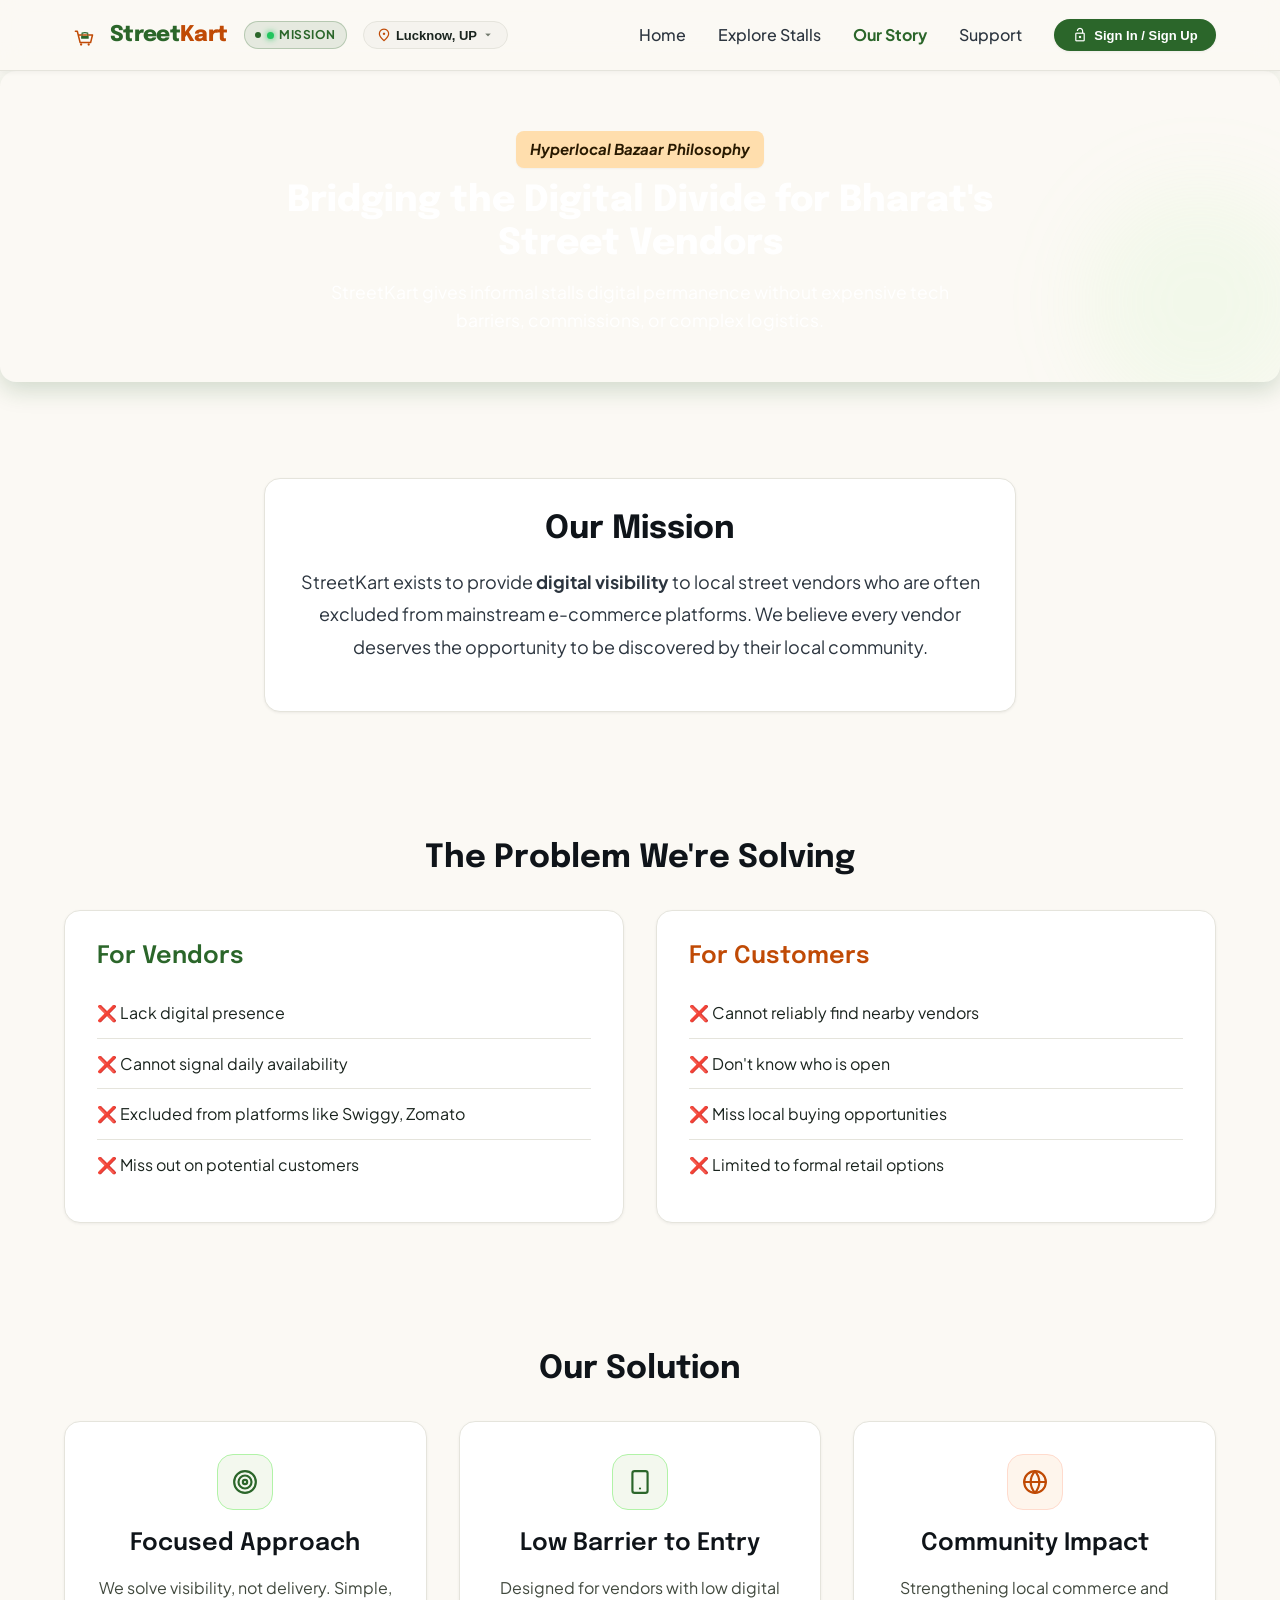
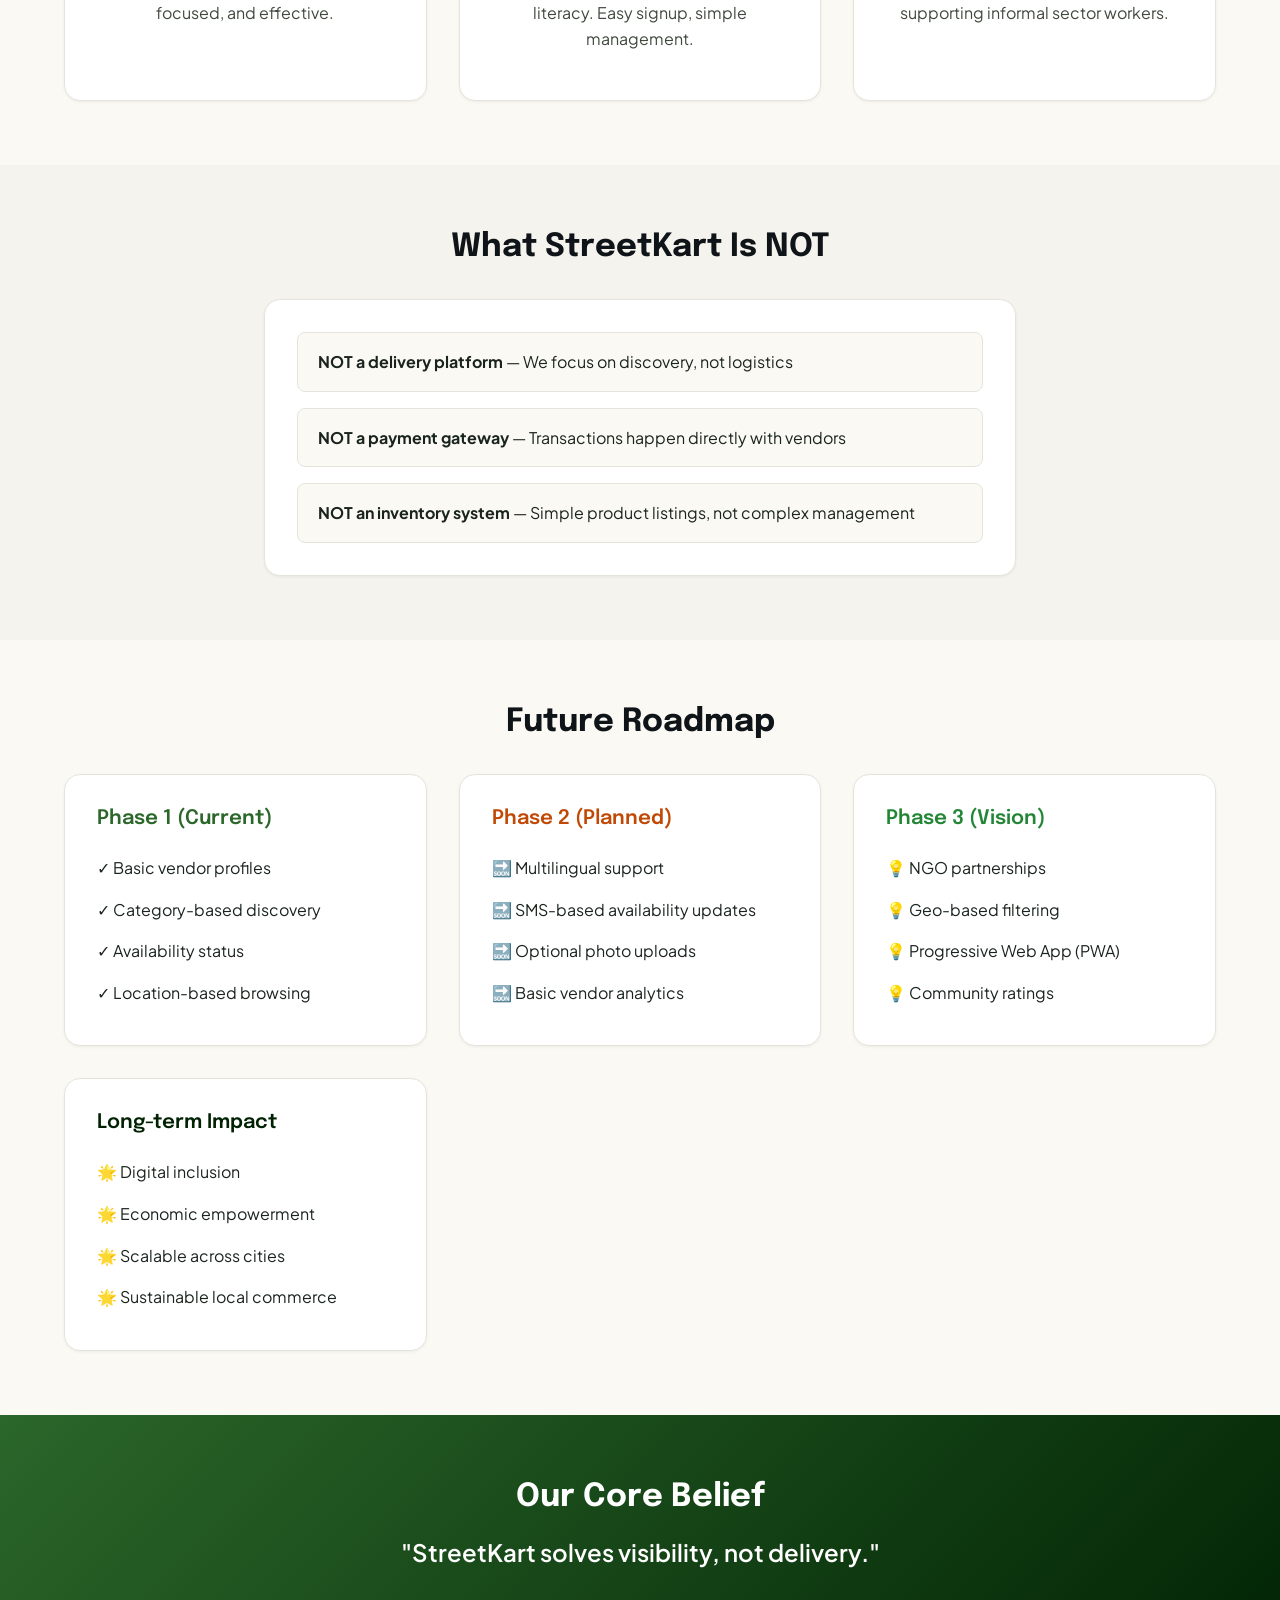
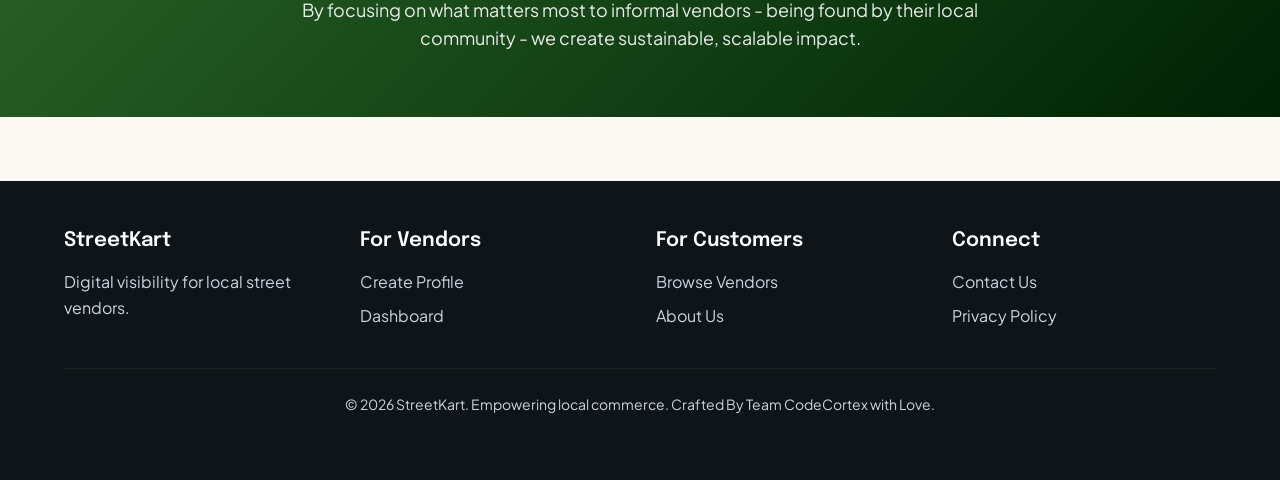
==== about.html @ 71d493e8 "Basic Design and Browser History" ====
<!DOCTYPE html>
<html lang="en">

<head>
    <meta charset="UTF-8">
    <meta name="viewport" content="width=device-width, initial-scale=1.0">
    <meta name="description"
        content="Learn about StreetKart's mission to empower local street vendors through digital visibility.">
    <title>About Us — StreetKart | Hyperlocal Vendor Discovery</title>
    <link rel="preconnect" href="https://fonts.googleapis.com">
    <link rel="preconnect" href="https://fonts.gstatic.com" crossorigin>
    <link href="https://fonts.googleapis.com/css2?family=Epilogue:ital,wght@0,600;0,700;0,800;0,900;1,700&family=Plus+Jakarta+Sans:wght@400;500;600;700&display=swap" rel="stylesheet">
    <link rel="stylesheet" href="styles/index.css">
</head>

<body>
    <!-- Top Navigation Bar (Stitch Design) -->
    <header class="navbar navbar-stitch">
        <div class="navbar-container">
            <div style="display: flex; align-items: center; gap: 1rem;">
                <a href="index.html" class="navbar-logo">
                    <svg width="38" height="38" viewBox="0 0 200 200" xmlns="http://www.w3.org/2000/svg">
                        <path d="M 60 80 L 70 80 L 85 140 L 140 140 L 150 100 L 75 100" stroke="#C04A05" stroke-width="8"
                            fill="none" stroke-linecap="round" stroke-linejoin="round" />
                        <circle cx="90" cy="150" r="6" fill="#C04A05" />
                        <circle cx="130" cy="150" r="6" fill="#C04A05" />
                        <path d="M 95 90 Q 110 85 125 90" stroke="#2B662A" stroke-width="6" fill="none"
                            stroke-linecap="round" />
                        <line x1="95" y1="90" x2="95" y2="105" stroke="#2B662A" stroke-width="4" />
                        <line x1="125" y1="90" x2="125" y2="105" stroke="#2B662A" stroke-width="4" />
                        <rect x="90" y="105" width="40" height="15" fill="#2B662A" rx="2" />
                    </svg>
                    <span style="font-family: 'Epilogue', sans-serif; font-weight: 800; font-size: 1.35rem; letter-spacing: -0.03em;">
                        <span style="color: var(--color-brand-green);">Street</span><span style="color: var(--color-brand-orange);">Kart</span>
                    </span>
                </a>
                <span class="brand-live-pill" style="display: inline-flex; align-items: center; gap: 0.35rem; padding: 0.2rem 0.65rem; border-radius: 9999px; background: rgba(43, 102, 42, 0.1); color: var(--color-brand-green); font-size: 0.75rem; font-weight: 700; border: 1px solid rgba(43, 102, 42, 0.25);">
                    <span style="width: 7px; height: 7px; border-radius: 50%; background: #22c55e; box-shadow: 0 0 6px #22c55e;"></span>
                    MISSION
                </span>
                <button class="location-context-btn" title="Click to change Lucknow discovery zone">
                    <span class="material-symbols-outlined" style="color: var(--color-secondary); font-size: 16px;">location_on</span>
                    <span>Lucknow, UP</span>
                    <span class="material-symbols-outlined" style="font-size: 14px; color: var(--color-outline);">arrow_drop_down</span>
                </button>
            </div>

            <button class="navbar-toggle" aria-label="Toggle menu">☰</button>

            <ul class="navbar-menu">
                <li><a href="index.html">Home</a></li>
                <li><a href="browse.html">Explore Stalls</a></li>
                <li><a href="about.html" style="color: var(--color-brand-green); font-weight: 700;">Our Story</a></li>
                <li><a href="contact.html">Support</a></li>
                <li><a href="vendor-dashboard.html" style="color: var(--color-brand-orange); font-weight: 600;">My Stall</a></li>
                <li>
                    <a href="vendor-signup.html" class="btn btn-primary" style="padding: 0.45rem 1rem; font-size: 0.85rem; border-radius: 9999px; display: inline-flex; align-items: center; gap: 0.4rem;">
                        <span>Dukaan Jodein</span>
                        <span>→</span>
                    </a>
                </li>
            </ul>
        </div>
    </header>

    <!-- Hero Section -->
    <section class="hero-stitch" style="text-align: center; padding: 3rem 1.5rem; background: var(--color-surface); border-bottom: 1px solid var(--color-border);">
        <div class="container container-narrow">
            <span class="motto-badge" style="margin-bottom: 0.75rem;">Hyperlocal Bazaar Philosophy</span>
            <h1 style="font-family: 'Epilogue', serif; font-size: 2.25rem; font-weight: 800; color: var(--color-text); margin-bottom: 0.75rem;">
                Bridging the Digital Divide for Bharat's Street Vendors
            </h1>
            <p style="font-size: 1.1rem; color: var(--color-text-muted); max-width: 650px; margin: 0 auto; line-height: 1.6;">
                StreetKart gives informal stalls digital permanence without expensive tech barriers, commissions, or complex logistics.
            </p>
        </div>
    </section>

    <!-- Mission Section -->
    <section class="section">
        <div class="container container-narrow">
            <div class="card">
                <h2 class="text-center">Our Mission</h2>
                <p style="font-size: 1.125rem; text-align: center; color: var(--color-gray-700); line-height: 1.8;">
                    StreetKart exists to provide <strong>digital visibility</strong> to local street vendors who are
                    often excluded from mainstream e-commerce platforms. We believe every vendor deserves the
                    opportunity to be discovered by their local community.
                </p>
            </div>
        </div>
    </section>

    <!-- Problem Statement -->
    <section class="section">
        <div class="container">
            <h2 class="text-center mb-xl stagger-item">The Problem We're Solving</h2>
            <div class="grid grid-2">
                <div class="card stagger-item">
                    <h3 style="color: var(--color-primary-600);">For Vendors</h3>
                    <ul style="list-style: none; padding: 0;">
                        <li style="padding: 0.75rem 0; border-bottom: 1px solid var(--color-gray-200);">
                            ❌ Lack digital presence
                        </li>
                        <li style="padding: 0.75rem 0; border-bottom: 1px solid var(--color-gray-200);">
                            ❌ Cannot signal daily availability
                        </li>
                        <li style="padding: 0.75rem 0; border-bottom: 1px solid var(--color-gray-200);">
                            ❌ Excluded from platforms like Swiggy, Zomato
                        </li>
                        <li style="padding: 0.75rem 0;">
                            ❌ Miss out on potential customers
                        </li>
                    </ul>
                </div>

                <div class="card stagger-item">
                    <h3 style="color: var(--color-accent-600);">For Customers</h3>
                    <ul style="list-style: none; padding: 0;">
                        <li style="padding: 0.75rem 0; border-bottom: 1px solid var(--color-gray-200);">
                            ❌ Cannot reliably find nearby vendors
                        </li>
                        <li style="padding: 0.75rem 0; border-bottom: 1px solid var(--color-gray-200);">
                            ❌ Don't know who is open
                        </li>
                        <li style="padding: 0.75rem 0; border-bottom: 1px solid var(--color-gray-200);">
                            ❌ Miss local buying opportunities
                        </li>
                        <li style="padding: 0.75rem 0;">
                            ❌ Limited to formal retail options
                        </li>
                    </ul>
                </div>
            </div>
        </div>
    </section>

    <!-- Our Solution -->
    <section class="section">
        <div class="container">
            <h2 class="text-center mb-xl stagger-item">Our Solution</h2>
            <div class="grid grid-3">
                <div class="card text-center stagger-item">
                    <div class="feature-icon">
                        <svg width="26" height="26" viewBox="0 0 24 24" fill="none" stroke="currentColor" stroke-width="2" stroke-linecap="round" stroke-linejoin="round">
                            <circle cx="12" cy="12" r="10"/>
                            <circle cx="12" cy="12" r="6"/>
                            <circle cx="12" cy="12" r="2"/>
                        </svg>
                    </div>
                    <h3>Focused Approach</h3>
                    <p>We solve visibility, not delivery. Simple, focused, and effective.</p>
                </div>

                <div class="card text-center stagger-item">
                    <div class="feature-icon">
                        <svg width="26" height="26" viewBox="0 0 24 24" fill="none" stroke="currentColor" stroke-width="2" stroke-linecap="round" stroke-linejoin="round">
                            <rect x="5" y="2" width="14" height="20" rx="2" ry="2"/>
                            <line x1="12" y1="18" x2="12.01" y2="18"/>
                        </svg>
                    </div>
                    <h3>Low Barrier to Entry</h3>
                    <p>Designed for vendors with low digital literacy. Easy signup, simple management.</p>
                </div>

                <div class="card text-center stagger-item">
                    <div class="feature-icon feature-icon-accent">
                        <svg width="26" height="26" viewBox="0 0 24 24" fill="none" stroke="currentColor" stroke-width="2" stroke-linecap="round" stroke-linejoin="round">
                            <circle cx="12" cy="12" r="10"/>
                            <line x1="2" y1="12" x2="22" y2="12"/>
                            <path d="M12 2a15.3 15.3 0 0 1 4 10 15.3 15.3 0 0 1-4 10 15.3 15.3 0 0 1-4-10 15.3 15.3 0 0 1 4-10z"/>
                        </svg>
                    </div>
                    <h3>Community Impact</h3>
                    <p>Strengthening local commerce and supporting informal sector workers.</p>
                </div>
            </div>
        </div>
    </section>

    <!-- What We're NOT -->
    <section class="section" style="background-color: var(--color-gray-100);">
        <div class="container container-narrow">
            <h2 class="text-center mb-xl">What StreetKart Is NOT</h2>
            <div class="card">
                <div style="display: grid; gap: 1rem;">
                    <div
                        style="padding: 1rem 1.25rem; background-color: var(--color-gray-50); border-radius: var(--radius-md); border: 1px solid var(--color-gray-200);">
                        <strong>NOT a delivery platform</strong> — We focus on discovery, not logistics
                    </div>
                    <div
                        style="padding: 1rem 1.25rem; background-color: var(--color-gray-50); border-radius: var(--radius-md); border: 1px solid var(--color-gray-200);">
                        <strong>NOT a payment gateway</strong> — Transactions happen directly with vendors
                    </div>
                    <div
                        style="padding: 1rem 1.25rem; background-color: var(--color-gray-50); border-radius: var(--radius-md); border: 1px solid var(--color-gray-200);">
                        <strong>NOT an inventory system</strong> — Simple product listings, not complex management
                    </div>
                </div>
            </div>
        </div>
    </section>

    <!-- Future Scope -->
    <section class="section">
        <div class="container">
            <h2 class="text-center mb-xl">Future Roadmap</h2>
            <div class="grid grid-2">
                <div class="card">
                    <h3 style="color: var(--color-primary-600); margin-bottom: 1rem; font-size: 1.25rem;">Phase 1 (Current)</h3>
                    <ul style="list-style: none; padding: 0;">
                        <li style="padding: 0.5rem 0;">✓ Basic vendor profiles</li>
                        <li style="padding: 0.5rem 0;">✓ Category-based discovery</li>
                        <li style="padding: 0.5rem 0;">✓ Availability status</li>
                        <li style="padding: 0.5rem 0;">✓ Location-based browsing</li>
                    </ul>
                </div>

                <div class="card">
                    <h3 style="color: var(--color-accent-600); margin-bottom: 1rem; font-size: 1.25rem;">Phase 2 (Planned)</h3>
                    <ul style="list-style: none; padding: 0;">
                        <li style="padding: 0.5rem 0;">🔜 Multilingual support</li>
                        <li style="padding: 0.5rem 0;">🔜 SMS-based availability updates</li>
                        <li style="padding: 0.5rem 0;">🔜 Optional photo uploads</li>
                        <li style="padding: 0.5rem 0;">🔜 Basic vendor analytics</li>
                    </ul>
                </div>

                <div class="card">
                    <h3 style="color: var(--color-success-600); margin-bottom: 1rem; font-size: 1.25rem;">Phase 3 (Vision)</h3>
                    <ul style="list-style: none; padding: 0;">
                        <li style="padding: 0.5rem 0;">💡 NGO partnerships</li>
                        <li style="padding: 0.5rem 0;">💡 Geo-based filtering</li>
                        <li style="padding: 0.5rem 0;">💡 Progressive Web App (PWA)</li>
                        <li style="padding: 0.5rem 0;">💡 Community ratings</li>
                    </ul>
                </div>

                <div class="card">
                    <h3 style="color: var(--color-primary-900); margin-bottom: 1rem; font-size: 1.25rem;">Long-term Impact</h3>
                    <ul style="list-style: none; padding: 0;">
                        <li style="padding: 0.5rem 0;">🌟 Digital inclusion</li>
                        <li style="padding: 0.5rem 0;">🌟 Economic empowerment</li>
                        <li style="padding: 0.5rem 0;">🌟 Scalable across cities</li>
                        <li style="padding: 0.5rem 0;">🌟 Sustainable local commerce</li>
                    </ul>
                </div>
            </div>
        </div>
    </section>

    <!-- Impact Statement -->
    <section class="section"
        style="background: linear-gradient(135deg, var(--color-primary-600) 0%, var(--color-primary-900) 100%); color: white;">
        <div class="container text-center">
            <h2 style="color: white; margin-bottom: 1rem;">Our Core Belief</h2>
            <p
                style="font-size: 1.5rem; font-weight: 600; color: white; max-width: 800px; margin: 0 auto; line-height: 1.6;">
                "StreetKart solves visibility, not delivery."
            </p>
            <p style="color: rgba(255, 255, 255, 0.9); font-size: 1.125rem; max-width: 700px; margin: 1.5rem auto 0;">
                By focusing on what matters most to informal vendors - being found by their local community - we create
                sustainable, scalable impact.
            </p>
        </div>
    </section>

    <!-- Footer -->
    <footer class="footer">
        <div class="container">
            <div class="footer-content">
                <div class="footer-section">
                    <h4>StreetKart</h4>
                    <p>Digital visibility for local street vendors.</p>
                </div>
                <div class="footer-section">
                    <h4>For Vendors</h4>
                    <ul class="footer-links">
                        <li><a href="vendor-signup.html">Create Profile</a></li>
                        <li><a href="vendor-dashboard.html">Dashboard</a></li>
                    </ul>
                </div>
                <div class="footer-section">
                    <h4>For Customers</h4>
                    <ul class="footer-links">
                        <li><a href="browse.html">Browse Vendors</a></li>
                        <li><a href="about.html">About Us</a></li>
                    </ul>
                </div>
                <div class="footer-section">
                    <h4>Connect</h4>
                    <ul class="footer-links">
                        <li><a href="contact.html">Contact Us</a></li>
                        <li><a href="#">Privacy Policy</a></li>
                    </ul>
                </div>
            </div>
            <div class="footer-bottom">
                <p>&copy; 2026 StreetKart. Empowering local commerce.
                    Crafted By Team CodeCortex with Love.
                </p>
            </div>
        </div>
    <!-- Mobile Bottom Navigation (Stitch) -->
    <nav class="mobile-bottom-nav">
        <a href="index.html" class="mobile-nav-item">
            <span class="nav-icon">🏠</span>
            <span>Home</span>
        </a>
        <a href="browse.html" class="mobile-nav-item">
            <span class="nav-icon">🔍</span>
            <span>Explore</span>
        </a>
        <a href="about.html" class="mobile-nav-item active">
            <span class="nav-icon">📖</span>
            <span>Mission</span>
        </a>
        <a href="vendor-dashboard.html" class="mobile-nav-item">
            <span class="nav-icon">🏪</span>
            <span>My Stall</span>
        </a>
    </nav>

    <script src="data/vendors.js"></script>
    <script src="scripts/mock-store.js"></script>
    <script src="scripts/mock-auth.js"></script>
    <script src="scripts/supabase-client.js"></script>
    <script src="scripts/translations.js"></script>
    <script src="scripts/main.js"></script>
</body>

</html>
---- styles/index.css ----
/* ===================================
   StreetKart Design System: Hyperlocal Bazaar
   Visual Design Reference: Google Stitch Project 5087750199325441352
   =================================== */

/* === Google Fonts & Material Symbols === */
@import url('https://fonts.googleapis.com/css2?family=Epilogue:ital,wght@0,500;0,600;0,700;0,800;1,700&family=Plus+Jakarta+Sans:ital,wght@0,400;0,500;0,600;0,700;1,600&family=Outfit:wght@400;500;600;700&display=swap');
@import url('https://fonts.googleapis.com/css2?family=Material+Symbols+Outlined:opsz,wght,FILL,GRAD@20..48,100..700,0..1,-50..200');

/* === CSS Variables === */
:root {
  /* Stitch Hyperlocal Bazaar - Authentic Indian Market Produce Palette */
  --color-primary: #2B662A;               /* Forest market green anchor */
  --color-primary-container: #104D14;     /* Deep forest shade */
  --color-primary-fixed: #B1F3A7;         /* Fresh spring sprout highlight */
  --color-primary-fixed-dim: #96D68D;     /* Olive leaf tint */
  --color-on-primary: #FFFFFF;
  --color-on-primary-fixed: #002203;

  --color-secondary: #C04A05;             /* Terracotta / clay pushcart orange */
  --color-secondary-container: #FD7636;   /* Radiant spice orange */
  --color-secondary-fixed: #FFDBCD;       /* Soft sunbaked terracotta highlight */
  --color-secondary-fixed-dim: #FFB597;
  --color-on-secondary: #FFFFFF;
  --color-on-secondary-fixed: #360F00;

  --color-tertiary: #E5A93C;              /* Marigold flower gold / turmeric */
  --color-tertiary-fixed: #FFDEAD;        /* Morning marigold garland accent */
  --color-tertiary-fixed-dim: #FABC4D;
  --color-on-tertiary-fixed: #281900;

  /* Surface Canvas (Warm Unbleached Parchment reducing outdoor glare) */
  --color-surface: #FBF9F4;
  --color-surface-dim: #DBDAD5;
  --color-surface-bright: #FBF9F4;
  --color-surface-container-lowest: #FFFFFF;
  --color-surface-container-low: #F5F3EE;
  --color-surface-container: #F0EEE9;
  --color-surface-container-high: #EAE8E3;
  --color-surface-container-highest: #E4E2DD;
  --color-surface-variant: #E4E2DD;

  /* High-Contrast Outdoors Legibility Ink */
  --color-on-surface: #1A241E;            /* Dark warm ink for direct sunlight */
  --color-on-surface-variant: #41493E;    /* Slate-olive metadata */
  --color-outline: #71796D;
  --color-outline-variant: #E5E4DC;       /* Physical paper card crease border */

  /* Operational Status Indicators */
  --color-live-open: #238636;             /* Vibrant open cart green */
  --color-live-open-bg: #DCFCE7;
  --color-status-closed: #8E968F;         /* Stationary closed stall slate */
  --color-status-closed-bg: #EAE8E3;

  /* Legacy & Brand Token Harmony */
  --color-brand-green: #2B662A;
  --color-brand-green-dark: #104D14;
  --color-brand-green-light: #4B9448;
  --color-brand-green-50: #F3F8EE;
  --color-brand-green-100: #B1F3A7;

  --color-brand-orange: #C04A05;
  --color-brand-orange-dark: #7D2D00;
  --color-brand-orange-light: #FD7636;
  --color-brand-orange-50: #FEF5EC;
  --color-brand-orange-100: #FFDBCD;

  --color-primary-900: #002203;
  --color-primary-800: #104D14;
  --color-primary-700: #155218;
  --color-primary-600: #2B662A;
  --color-primary-500: #387B36;
  --color-primary-400: #5FA42C;
  --color-primary-100: #B1F3A7;
  --color-primary-50: #F3F8EE;

  --color-accent-900: #360F00;
  --color-accent-800: #7D2D00;
  --color-accent-700: #963400;
  --color-accent-600: #C04A05;
  --color-accent-500: #D95402;
  --color-accent-400: #FD7636;
  --color-accent-100: #FFDBCD;
  --color-accent-50: #FEF5EC;

  --color-success-700: #14532D;
  --color-success-600: #238636;
  --color-success-500: #166534;
  --color-success-100: #DCFCE7;

  --color-gray-50: #FBF9F4;
  --color-gray-100: #F5F3EE;
  --color-gray-200: #E5E4DC;
  --color-gray-300: #CBD5E1;
  --color-gray-400: #94A3B8;
  --color-gray-500: #71796D;
  --color-gray-600: #41493E;
  --color-gray-700: #2C353F;
  --color-gray-800: #1A241E;
  --color-gray-900: #0F1419;

  --color-error: #BA1A1A;
  --color-error-container: #FFDAD6;
  --color-warning: #795300;
  --color-info: #104D14;

  /* Typography: Epilogue Editorial Headlines + Plus Jakarta Sans Body */
  --font-heading: 'Epilogue', Georgia, serif;
  --font-body: 'Plus Jakarta Sans', -apple-system, BlinkMacSystemFont, 'Segoe UI', Roboto, sans-serif;

  /* Spacing */
  --spacing-xs: 0.25rem;
  --spacing-sm: 0.5rem;
  --spacing-md: 1rem;
  --spacing-lg: 1.5rem;
  --spacing-xl: 2rem;
  --spacing-2xl: 3rem;
  --spacing-3xl: 4rem;

  /* Border Radius */
  --radius-sm: 0.25rem;
  --radius-md: 0.5rem;
  --radius-lg: 0.75rem;
  --radius-xl: 1rem;
  --radius-2xl: 1.5rem;
  --radius-full: 9999px;

  /* Shadows - Earthy tactile depth (no synthetic cool blues) */
  --shadow-xs: 0 1px 2px 0 rgba(26, 36, 30, 0.04);
  --shadow-sm: 0 1px 3px 0 rgba(26, 36, 30, 0.06), 0 1px 2px -1px rgba(26, 36, 30, 0.04);
  --shadow-md: 0 4px 10px -1px rgba(26, 36, 30, 0.08), 0 2px 4px -2px rgba(26, 36, 30, 0.04);
  --shadow-lg: 0 10px 20px -3px rgba(26, 36, 30, 0.10), 0 4px 6px -4px rgba(26, 36, 30, 0.04);
  --shadow-xl: 0 20px 25px -5px rgba(26, 36, 30, 0.12);
  --shadow-2xl: 0 25px 50px -12px rgba(26, 36, 30, 0.18);

  /* Transitions */
  --transition-fast: 150ms cubic-bezier(0.16, 1, 0.3, 1);
  --transition-base: 220ms cubic-bezier(0.16, 1, 0.3, 1);
  --transition-slow: 350ms cubic-bezier(0.16, 1, 0.3, 1);

  /* Elevation */
  --z-dropdown: 1000;
  --z-sticky: 1020;
  --z-fixed: 1030;
  --z-modal-backdrop: 1040;
  --z-modal: 1050;
  --z-toast: 1060;

  /* Motion */
  --ease-smooth: cubic-bezier(0.16, 1, 0.3, 1);
  --hover-lift: -2px;
  --hover-scale: 1.01;
  --active-scale: 0.98;
}

/* === Reset & Base Styles === */
* {
  margin: 0;
  padding: 0;
  box-sizing: border-box;
}

html {
  font-size: 16px;
  scroll-behavior: smooth;
  background-color: var(--color-surface);
}

body {
  font-family: var(--font-body);
  color: var(--color-on-surface);
  background-color: var(--color-surface);
  line-height: 1.6;
  -webkit-font-smoothing: antialiased;
  -moz-osx-font-smoothing: grayscale;
}

/* Custom themed selection */
::selection {
  background-color: var(--color-primary-100);
  color: var(--color-primary-900);
}

/* Subtle modern scrollbar */
::-webkit-scrollbar {
  width: 8px;
  height: 8px;
}

::-webkit-scrollbar-track {
  background: var(--color-gray-100);
}

::-webkit-scrollbar-thumb {
  background: var(--color-gray-300);
  border-radius: var(--radius-full);
}

::-webkit-scrollbar-thumb:hover {
  background: var(--color-gray-400);
}

/* === Typography === */
h1,
h2,
h3,
h4,
h5,
h6 {
  font-family: var(--font-heading);
  font-weight: 700;
  line-height: 1.2;
  color: var(--color-gray-900);
  margin-bottom: var(--spacing-md);
}

h1 {
  font-size: 2.5rem;
  font-weight: 800;
}

h2 {
  font-size: 2rem;
  font-weight: 700;
}

h3 {
  font-size: 1.5rem;
  font-weight: 600;
}

h4 {
  font-size: 1.25rem;
  font-weight: 600;
}

p {
  margin-bottom: var(--spacing-md);
  color: var(--color-gray-600);
}

a {
  color: var(--color-primary-600);
  text-decoration: none;
  transition: color var(--transition-fast);
}

a:hover {
  color: var(--color-primary-500);
}

/* === Layout === */
.container {
  width: 100%;
  max-width: 1200px;
  margin: 0 auto;
  padding: 0 var(--spacing-lg);
}

.container-narrow {
  max-width: 800px;
}

.section {
  padding: var(--spacing-3xl) 0;
}

.section-sm {
  padding: var(--spacing-2xl) 0;
}

/* === Navigation === */
.navbar {
  background-color: white;
  box-shadow: var(--shadow-sm);
  position: sticky;
  top: 0;
  z-index: 1000;
  border-bottom: 1px solid var(--color-gray-200);
}

.navbar-container {
  display: flex;
  justify-content: space-between;
  align-items: center;
  padding: var(--spacing-md) var(--spacing-lg);
  max-width: 1200px;
  margin: 0 auto;
}

.navbar-logo {
  font-family: var(--font-heading);
  font-size: 1.5rem;
  font-weight: 700;
  color: var(--color-brand-green);
  display: flex;
  align-items: center;
  gap: var(--spacing-sm);
  transition: transform var(--transition-fast);
}

.navbar-logo:hover {
  transform: scale(1.02);
}

.navbar-logo img {
  height: 40px;
  width: auto;
}

.navbar-logo span {
  color: var(--color-brand-orange);
}

.navbar-menu {
  display: flex;
  gap: var(--spacing-xl);
  list-style: none;
  align-items: center;
}

.navbar-menu a {
  color: var(--color-gray-700);
  font-weight: 500;
  transition: color var(--transition-fast);
}

.navbar-menu a:hover {
  color: var(--color-primary-600);
}

.navbar-toggle {
  display: none;
  background: none;
  border: none;
  font-size: 1.5rem;
  cursor: pointer;
  color: var(--color-gray-700);
}

/* Language Switcher Dropdown */
.lang-switcher {
  position: relative;
  display: inline-block;
}

.lang-current {
  display: flex;
  align-items: center;
  gap: 0.5rem;
  padding: 0.5rem 1rem;
  background-color: var(--color-gray-100);
  border: 1px solid var(--color-gray-200);
  border-radius: var(--radius-lg);
  cursor: pointer;
  font-size: 0.875rem;
  font-weight: 600;
  color: var(--color-gray-700);
  transition: all var(--transition-fast);
}

.lang-current:hover {
  background-color: var(--color-gray-200);
  border-color: var(--color-gray-300);
}

.lang-icon {
  font-size: 1.125rem;
}

.lang-dropdown {
  position: absolute;
  top: calc(100% + 0.5rem);
  right: 0;
  background: white;
  border: 1px solid var(--color-gray-200);
  border-radius: var(--radius-lg);
  box-shadow: var(--shadow-xl);
  min-width: 200px;
  max-height: 400px;
  overflow-y: auto;
  z-index: var(--z-dropdown);
  display: none;
  animation: fadeInDown 0.2s var(--ease-smooth);
}

.lang-dropdown.active {
  display: block;
}

.lang-option {
  display: flex;
  align-items: center;
  gap: 0.75rem;
  padding: 0.75rem 1rem;
  cursor: pointer;
  transition: background-color var(--transition-fast);
  border: none;
  background: none;
  width: 100%;
  text-align: left;
  font-size: 0.875rem;
}

.lang-option:hover {
  background-color: var(--color-gray-50);
}

.lang-option.active {
  background-color: var(--color-primary-50);
  color: var(--color-primary-600);
  font-weight: 600;
}

.lang-option-flag {
  font-size: 1.25rem;
  width: 1.5rem;
  text-align: center;
}

.lang-option-name {
  flex: 1;
  font-weight: 500;
  color: var(--color-gray-800);
}

.lang-option.active .lang-option-name {
  color: var(--color-primary-600);
}

.lang-option-code {
  font-size: 0.75rem;
  color: var(--color-gray-500);
  text-transform: uppercase;
}

/* === Buttons === */
.btn,
a.btn {
  display: inline-block;
  padding: 0.75rem 1.5rem;
  font-family: var(--font-body);
  font-size: 1rem;
  font-weight: 600;
  text-align: center;
  border-radius: var(--radius-lg);
  border: none;
  cursor: pointer;
  transition: all var(--transition-base);
  text-decoration: none;
  color: #FFFFFF;
}

.btn-primary,
a.btn-primary {
  background-color: var(--color-primary-600);
  color: #FFFFFF;
  box-shadow: 0 1px 3px 0 rgba(27, 56, 11, 0.2);
}

.btn-primary:hover,
a.btn-primary:hover {
  background-color: var(--color-primary-700);
  transform: translateY(-2px);
  box-shadow: 0 6px 16px -2px rgba(27, 56, 11, 0.25);
  color: #FFFFFF;
}

.btn-accent,
a.btn-accent {
  background-color: var(--color-accent-600);
  color: #FFFFFF;
  box-shadow: 0 1px 3px 0 rgba(184, 67, 0, 0.2);
}

.btn-accent:hover,
a.btn-accent:hover {
  background-color: var(--color-accent-700);
  transform: translateY(-2px);
  box-shadow: 0 6px 16px -2px rgba(184, 67, 0, 0.25);
  color: #FFFFFF;
}

.btn-outline,
a.btn-outline {
  background-color: transparent;
  color: var(--color-primary-600);
  border: 2px solid var(--color-primary-600);
}

.btn-outline:hover,
a.btn-outline:hover {
  background-color: var(--color-primary-600);
  color: #FFFFFF;
  transform: translateY(-2px);
  box-shadow: var(--shadow-sm);
}

/* Light outline button for rich dark/gradient backgrounds (Hero) */
.btn-outline-light,
a.btn-outline-light {
  background-color: rgba(255, 255, 255, 0.12);
  color: #FFFFFF;
  border: 2px solid rgba(255, 255, 255, 0.9);
  backdrop-filter: blur(8px);
}

.btn-outline-light:hover,
a.btn-outline-light:hover {
  background-color: #FFFFFF;
  color: var(--color-primary-900);
  border-color: #FFFFFF;
  transform: translateY(-2px);
  box-shadow: var(--shadow-lg);
}

.btn-lg {
  padding: 0.875rem 1.875rem;
  font-size: 1.063rem;
  font-weight: 600;
}

.btn-sm {
  padding: 0.5rem 1rem;
  font-size: 0.875rem;
}

/* === Cards === */
.card {
  background-color: #FFFFFF;
  border-radius: var(--radius-xl);
  padding: var(--spacing-xl);
  box-shadow: var(--shadow-sm);
  transition: transform var(--transition-base), box-shadow var(--transition-base), border-color var(--transition-base);
  border: 1px solid var(--color-gray-200);
  position: relative;
}

.card:hover {
  box-shadow: 0 12px 24px -4px rgba(15, 20, 25, 0.08), 0 6px 12px -3px rgba(15, 20, 25, 0.04);
  transform: translateY(-3px);
  border-color: var(--color-gray-300);
}

/* === Step Badges (Craft: authentic numbered indicators instead of emoji) === */
.step-badge {
  width: 3rem;
  height: 3rem;
  border-radius: var(--radius-full);
  background-color: var(--color-primary-50);
  color: var(--color-primary-600);
  font-family: var(--font-heading);
  font-size: 1.25rem;
  font-weight: 700;
  display: inline-flex;
  align-items: center;
  justify-content: center;
  margin-bottom: 1.25rem;
  border: 1.5px solid var(--color-primary-100);
}

/* === Feature Icon Badges === */
.feature-icon {
  width: 3.5rem;
  height: 3.5rem;
  border-radius: var(--radius-xl);
  display: inline-flex;
  align-items: center;
  justify-content: center;
  margin-bottom: 1.25rem;
  color: var(--color-primary-600);
  background-color: var(--color-primary-50);
  border: 1px solid var(--color-primary-100);
  font-size: 1.5rem;
}

.feature-icon-accent {
  color: var(--color-accent-600);
  background-color: var(--color-accent-50);
  border-color: var(--color-accent-100);
}

.card-header {
  margin-bottom: var(--spacing-lg);
}

.card-title {
  font-size: 1.25rem;
  font-weight: 600;
  color: var(--color-gray-900);
  margin-bottom: var(--spacing-sm);
}

.card-subtitle {
  font-size: 0.875rem;
  color: var(--color-gray-500);
}

/* === Badges === */
.badge {
  display: inline-block;
  padding: 0.25rem 0.75rem;
  font-size: 0.75rem;
  font-weight: 600;
  border-radius: var(--radius-full);
  text-transform: uppercase;
  letter-spacing: 0.5px;
}

.badge-success {
  background-color: var(--color-success-100);
  color: var(--color-success-700);
}

.badge-gray {
  background-color: var(--color-gray-200);
  color: var(--color-gray-700);
}

.badge-primary {
  background-color: var(--color-primary-50);
  color: var(--color-primary-700);
  border: 1px solid var(--color-primary-100);
}

.badge-accent {
  background-color: var(--color-accent-50);
  color: var(--color-accent-700);
  border: 1px solid var(--color-accent-100);
}

/* === Forms === */
.form-group {
  margin-bottom: var(--spacing-lg);
}

.form-label {
  display: block;
  font-weight: 600;
  color: var(--color-gray-700);
  margin-bottom: var(--spacing-sm);
  font-size: 0.875rem;
}

.form-input,
.form-select,
.form-textarea {
  width: 100%;
  padding: 0.75rem 1rem;
  font-family: var(--font-body);
  font-size: 1rem;
  color: var(--color-gray-800);
  background-color: white;
  border: 2px solid var(--color-gray-300);
  border-radius: var(--radius-md);
  transition: all var(--transition-fast);
}

.form-input:focus,
.form-select:focus,
.form-textarea:focus {
  outline: none;
  border-color: var(--color-primary-500);
  box-shadow: 0 0 0 3px rgba(59, 130, 246, 0.1);
}

.form-textarea {
  resize: vertical;
  min-height: 120px;
}

/* === Toggle Switch === */
.toggle-container {
  display: flex;
  align-items: center;
  gap: var(--spacing-md);
}

.toggle-switch {
  position: relative;
  display: inline-block;
  width: 52px;
  height: 28px;
}

.toggle-switch input {
  opacity: 0;
  width: 0;
  height: 0;
}

.toggle-slider {
  position: absolute;
  cursor: pointer;
  top: 0;
  left: 0;
  right: 0;
  bottom: 0;
  background-color: var(--color-gray-300);
  transition: var(--transition-base);
  border-radius: var(--radius-full);
}

.toggle-slider:before {
  position: absolute;
  content: "";
  height: 20px;
  width: 20px;
  left: 4px;
  bottom: 4px;
  background-color: white;
  transition: var(--transition-base);
  border-radius: 50%;
}

.toggle-switch input:checked+.toggle-slider {
  background-color: var(--color-success-500);
}

.toggle-switch input:checked+.toggle-slider:before {
  transform: translateX(24px);
}

/* === Grid System === */
.grid {
  display: grid;
  gap: var(--spacing-xl);
}

.grid-2 {
  grid-template-columns: repeat(auto-fit, minmax(300px, 1fr));
}

.grid-3 {
  grid-template-columns: repeat(auto-fit, minmax(280px, 1fr));
}

.grid-4 {
  grid-template-columns: repeat(auto-fit, minmax(250px, 1fr));
}

/* === Filter Pills === */
.filter-pills {
  display: flex;
  gap: var(--spacing-md);
  flex-wrap: wrap;
  margin-bottom: var(--spacing-xl);
}

.filter-pill {
  padding: 0.5rem 1.25rem;
  background-color: white;
  color: var(--color-gray-700);
  border: 2px solid var(--color-gray-300);
  border-radius: var(--radius-full);
  font-weight: 500;
  cursor: pointer;
  transition: all var(--transition-fast);
}

.filter-pill:hover {
  border-color: var(--color-primary-400);
  color: var(--color-primary-600);
}

.filter-pill.active {
  background-color: var(--color-primary-600);
  color: white;
  border-color: var(--color-primary-600);
}

/* === Hero Section === */
.hero {
  background: linear-gradient(135deg, var(--color-brand-green) 0%, var(--color-primary-900) 100%);
  color: white;
  padding: 5rem 0;
  text-align: center;
  position: relative;
  overflow: hidden;
}

.hero::before {
  content: '';
  position: absolute;
  top: 0;
  left: 0;
  right: 0;
  bottom: 0;
  background: url('data:image/svg+xml,<svg width="100" height="100" xmlns="http://www.w3.org/2000/svg"><circle cx="50" cy="50" r="2" fill="white" opacity="0.1"/></svg>');
  opacity: 0.3;
}

.hero>* {
  position: relative;
  z-index: 1;
}

.hero h1 {
  color: white;
  font-size: 3.5rem;
  margin-bottom: var(--spacing-lg);
  font-weight: 800;
  line-height: 1.1;
  letter-spacing: -0.02em;
}

.hero p {
  color: rgba(255, 255, 255, 0.95);
  font-size: 1.375rem;
  max-width: 700px;
  margin: 0 auto var(--spacing-xl);
  line-height: 1.6;
}

.hero-cta {
  display: flex;
  gap: var(--spacing-lg);
  justify-content: center;
  flex-wrap: wrap;
  margin-top: 2rem;
}

/* === Footer === */
.footer {
  background-color: var(--color-gray-900);
  color: var(--color-gray-300);
  padding: var(--spacing-2xl) 0;
  margin-top: var(--spacing-3xl);
}

.footer p {
  color: var(--color-gray-300);
}

.footer-content {
  display: grid;
  grid-template-columns: repeat(auto-fit, minmax(200px, 1fr));
  gap: var(--spacing-xl);
  margin-bottom: var(--spacing-xl);
}

.footer-section h4 {
  color: white;
  margin-bottom: var(--spacing-md);
}

.footer-links {
  list-style: none;
}

.footer-links li {
  margin-bottom: var(--spacing-sm);
}

.footer-links a {
  color: var(--color-gray-300);
  transition: color var(--transition-fast);
  text-decoration: none;
}

.footer-links a:hover {
  color: #FFFFFF;
}

.footer-bottom {
  text-align: center;
  padding-top: var(--spacing-lg);
  border-top: 1px solid var(--color-gray-800);
  color: var(--color-gray-300);
  font-size: 0.875rem;
}

/* === Utility Classes === */
.text-center {
  text-align: center;
}

.text-primary {
  color: var(--color-primary-600);
}

.text-accent {
  color: var(--color-accent-500);
}

.mt-sm {
  margin-top: var(--spacing-sm);
}

.mt-md {
  margin-top: var(--spacing-md);
}

.mt-lg {
  margin-top: var(--spacing-lg);
}

.mt-xl {
  margin-top: var(--spacing-xl);
}

.mb-sm {
  margin-bottom: var(--spacing-sm);
}

.mb-md {
  margin-bottom: var(--spacing-md);
}

.mb-lg {
  margin-bottom: var(--spacing-lg);
}

.mb-xl {
  margin-bottom: var(--spacing-xl);
}

.gap-sm {
  gap: var(--spacing-sm);
}

.gap-md {
  gap: var(--spacing-md);
}

.gap-lg {
  gap: var(--spacing-lg);
}

/* === Responsive Design === */
@media (max-width: 768px) {
  h1 {
    font-size: 2rem;
  }

  h2 {
    font-size: 1.5rem;
  }

  .hero h1 {
    font-size: 2rem;
  }

  .hero p {
    font-size: 1rem;
  }

  .navbar-menu {
    display: none;
    position: absolute;
    top: 100%;
    left: 0;
    right: 0;
    background-color: white;
    flex-direction: column;
    padding: var(--spacing-lg);
    box-shadow: var(--shadow-lg);
    gap: var(--spacing-md);
  }

  .navbar-menu.active {
    display: flex;
  }

  .navbar-toggle {
    display: block;
  }

  .hero-cta {
    flex-direction: column;
    align-items: center;
  }

  .btn-lg {
    width: 100%;
    max-width: 300px;
  }

  .grid-2,
  .grid-3,
  .grid-4 {
    grid-template-columns: 1fr;
  }
}

/* === Success Message Overlay === */
.success-overlay {
  position: fixed;
  top: 0;
  left: 0;
  right: 0;
  bottom: 0;
  background-color: rgba(0, 0, 0, 0.5);
  display: none;
  align-items: center;
  justify-content: center;
  z-index: 2000;
}

.success-overlay.active {
  display: flex;
}

.success-message {
  background-color: white;
  padding: var(--spacing-2xl);
  border-radius: var(--radius-xl);
  text-align: center;
  max-width: 400px;
  box-shadow: var(--shadow-xl);
  animation: slideIn 0.3s ease-out;
}

@keyframes slideIn {
  from {
    opacity: 0;
    transform: translateY(-20px);
  }

  to {
    opacity: 1;
    transform: translateY(0);
  }
}

.success-icon {
  font-size: 3rem;
  color: var(--color-success-500);
  margin-bottom: var(--spacing-md);
}

/* === Search Bar === */
.search-bar {
  position: relative;
  max-width: 500px;
  margin-bottom: var(--spacing-xl);
}

.search-input {
  width: 100%;
  padding: 0.75rem 1rem 0.75rem 2.5rem;
  border: 2px solid var(--color-gray-300);
  border-radius: var(--radius-lg);
  font-size: 1rem;
  transition: all var(--transition-fast);
}

.search-input:focus {
  outline: none;
  border-color: var(--color-primary-500);
  box-shadow: 0 0 0 3px rgba(59, 130, 246, 0.1);
}

.search-icon {
  position: absolute;
  left: 1rem;
  top: 50%;
  transform: translateY(-50%);
  color: var(--color-gray-400);
}

/* ===================================
   PROFESSIONAL SAAS ENHANCEMENTS
   =================================== */

/* === Toast Notification System === */
.toast-container {
  position: fixed;
  top: 1.5rem;
  right: 1.5rem;
  z-index: var(--z-toast);
  display: flex;
  flex-direction: column;
  gap: 0.75rem;
  max-width: 400px;
}

.toast {
  background: white;
  border-radius: var(--radius-lg);
  box-shadow: var(--shadow-xl);
  padding: 1rem 1.25rem;
  display: flex;
  align-items: start;
  gap: 0.75rem;
  border: 1px solid var(--color-gray-200);
  animation: slideInRight 0.3s var(--ease-smooth);
  position: relative;
  overflow: hidden;
}

.toast::after {
  content: '';
  position: absolute;
  bottom: 0;
  left: 0;
  right: 0;
  height: 2px;
  background: currentColor;
  animation: toastProgress 5s linear;
}

.toast-success {
  border-color: #86EFAC;
  color: #14532D;
}

.toast-error {
  border-color: #FCA5A5;
  color: #991B1B;
}

.toast-warning {
  border-color: #FDE047;
  color: #854D0E;
}

.toast-info {
  border-color: #93C5FD;
  color: #1E40AF;
}

.toast-icon {
  font-size: 1.25rem;
  flex-shrink: 0;
}

.toast-content {
  flex: 1;
}

.toast-title {
  font-weight: 600;
  margin-bottom: 0.25rem;
  font-size: 0.875rem;
}

.toast-message {
  font-size: 0.813rem;
  opacity: 0.9;
  margin: 0;
}

.toast-close {
  background: none;
  border: none;
  cursor: pointer;
  padding: 0;
  font-size: 1.25rem;
  opacity: 0.5;
  transition: opacity var(--transition-fast);
  flex-shrink: 0;
}

.toast-close:hover {
  opacity: 1;
}

@keyframes slideInRight {
  from {
    transform: translateX(400px);
    opacity: 0;
  }

  to {
    transform: translateX(0);
    opacity: 1;
  }
}

@keyframes toastProgress {
  from {
    width: 100%;
  }

  to {
    width: 0%;
  }
}

/* === Loading Spinners === */
.spinner {
  display: inline-block;
  border: 3px solid var(--color-gray-200);
  border-top-color: var(--color-primary-600);
  border-radius: 50%;
  animation: spin 0.8s linear infinite;
}

.spinner-sm {
  width: 1rem;
  height: 1rem;
  border-width: 2px;
}

.spinner-md {
  width: 2rem;
  height: 2rem;
}

.spinner-lg {
  width: 3rem;
  height: 3rem;
  border-width: 4px;
}

@keyframes spin {
  to {
    transform: rotate(360deg);
  }
}

/* === Skeleton Loading === */
.skeleton {
  background: linear-gradient(90deg, var(--color-gray-200) 25%, var(--color-gray-100) 50%, var(--color-gray-200) 75%);
  background-size: 200% 100%;
  animation: shimmer 1.5s infinite;
  border-radius: var(--radius-md);
}

.skeleton-text {
  height: 1rem;
  margin-bottom: 0.5rem;
}

.skeleton-title {
  height: 1.5rem;
  width: 60%;
  margin-bottom: 1rem;
}

.skeleton-card {
  height: 200px;
  border-radius: var(--radius-xl);
}

@keyframes shimmer {
  0% {
    background-position: 200% 0;
  }

  100% {
    background-position: -200% 0;
  }
}

/* === Modal/Dialog System === */
.modal-backdrop {
  position: fixed;
  top: 0;
  left: 0;
  right: 0;
  bottom: 0;
  background: rgba(0, 0, 0, 0.5);
  backdrop-filter: blur(4px);
  z-index: var(--z-modal-backdrop);
  display: none;
  align-items: center;
  justify-content: center;
  animation: fadeIn 0.2s ease-out;
}

.modal-backdrop.active {
  display: flex;
}

.modal {
  background: white;
  border-radius: var(--radius-xl);
  box-shadow: var(--shadow-xl);
  max-width: 90%;
  max-height: 90vh;
  overflow-y: auto;
  animation: modalSlideUp 0.3s var(--ease-smooth);
  position: relative;
}

.modal-sm {
  width: 400px;
}

.modal-md {
  width: 600px;
}

.modal-lg {
  width: 800px;
}

.modal-header {
  padding: 1.5rem;
  border-bottom: 1px solid var(--color-gray-200);
  display: flex;
  justify-content: space-between;
  align-items: center;
}

.modal-title {
  font-size: 1.25rem;
  font-weight: 600;
  margin: 0;
}

.modal-close {
  background: none;
  border: none;
  font-size: 1.5rem;
  cursor: pointer;
  color: var(--color-gray-500);
  transition: color var(--transition-fast);
  padding: 0;
  width: 2rem;
  height: 2rem;
  display: flex;
  align-items: center;
  justify-content: center;
  border-radius: var(--radius-md);
}

.modal-close:hover {
  color: var(--color-gray-900);
  background: var(--color-gray-100);
}

.modal-body {
  padding: 1.5rem;
}

.modal-footer {
  padding: 1.5rem;
  border-top: 1px solid var(--color-gray-200);
  display: flex;
  justify-content: flex-end;
  gap: 0.75rem;
}

@keyframes fadeIn {
  from {
    opacity: 0;
  }

  to {
    opacity: 1;
  }
}

@keyframes modalSlideUp {
  from {
    transform: translateY(50px);
    opacity: 0;
  }

  to {
    transform: translateY(0);
    opacity: 1;
  }
}

/* === Tooltip System === */
.tooltip-wrapper {
  position: relative;
  display: inline-block;
}

.tooltip {
  position: absolute;
  background: var(--color-gray-900);
  color: white;
  padding: 0.5rem 0.75rem;
  border-radius: var(--radius-md);
  font-size: 0.813rem;
  white-space: nowrap;
  z-index: var(--z-tooltip);
  opacity: 0;
  pointer-events: none;
  transition: opacity var(--transition-fast);
}

.tooltip-wrapper:hover .tooltip {
  opacity: 1;
}

.tooltip-top {
  bottom: calc(100% + 0.5rem);
  left: 50%;
  transform: translateX(-50%);
}

.tooltip-bottom {
  top: calc(100% + 0.5rem);
  left: 50%;
  transform: translateX(-50%);
}

.tooltip-left {
  right: calc(100% + 0.5rem);
  top: 50%;
  transform: translateY(-50%);
}

.tooltip-right {
  left: calc(100% + 0.5rem);
  top: 50%;
  transform: translateY(-50%);
}

/* === Progress Indicators === */
.progress-bar {
  width: 100%;
  height: 0.5rem;
  background: var(--color-gray-200);
  border-radius: var(--radius-full);
  overflow: hidden;
}

.progress-fill {
  height: 100%;
  background: linear-gradient(90deg, var(--color-primary-600), var(--color-primary-400));
  border-radius: var(--radius-full);
  transition: width 0.3s var(--ease-smooth);
}

.progress-circular {
  width: 3rem;
  height: 3rem;
  border-radius: 50%;
  background: conic-gradient(var(--color-primary-600) 0deg, var(--color-gray-200) 0deg);
  display: flex;
  align-items: center;
  justify-content: center;
  position: relative;
}

.progress-circular::before {
  content: '';
  position: absolute;
  width: 2.25rem;
  height: 2.25rem;
  background: white;
  border-radius: 50%;
}

/* === Enhanced Animations === */
@keyframes fadeInUp {
  from {
    opacity: 0;
    transform: translateY(20px);
  }

  to {
    opacity: 1;
    transform: translateY(0);
  }
}

@keyframes fadeInDown {
  from {
    opacity: 0;
    transform: translateY(-20px);
  }

  to {
    opacity: 1;
    transform: translateY(0);
  }
}

@keyframes scaleIn {
  from {
    opacity: 0;
    transform: scale(0.9);
  }

  to {
    opacity: 1;
    transform: scale(1);
  }
}

@keyframes pulse {

  0%,
  100% {
    opacity: 1;
  }

  50% {
    opacity: 0.5;
  }
}

/* Subtle smooth float animation instead of tacky bounce */
@keyframes floatSmooth {
  0%, 100% {
    transform: translateY(0);
  }
  50% {
    transform: translateY(-4px);
  }
}

.animate-fade-in-up {
  animation: fadeInUp 0.5s var(--ease-smooth);
}

.animate-fade-in-down {
  animation: fadeInDown 0.5s var(--ease-smooth);
}

.animate-scale-in {
  animation: scaleIn 0.35s var(--ease-smooth);
}

.animate-pulse {
  animation: pulse 2s ease-in-out infinite;
}

/* === Scroll Effects === */
.navbar.scrolled {
  box-shadow: var(--shadow-md);
  background: rgba(255, 255, 255, 0.98);
  backdrop-filter: blur(var(--glass-blur));
  border-bottom-color: var(--color-slate-300);
}

/* === Enhanced Card Interactions === */
.card-interactive {
  cursor: pointer;
  transition: all var(--transition-base);
}

.card-interactive:hover {
  transform: translateY(var(--hover-lift)) scale(var(--hover-scale));
}

.card-interactive:active {
  transform: scale(var(--active-scale));
}

/* === Glassmorphic Elements === */
.glass {
  background: var(--glass-bg);
  backdrop-filter: blur(var(--glass-blur));
  border: 1px solid var(--glass-border);
}

.glass-dark {
  background: var(--glass-bg-dark);
  backdrop-filter: blur(var(--glass-blur));
  border: 1px solid var(--glass-border);
}

/* === Floating Action Button === */
.fab {
  position: fixed;
  bottom: 2rem;
  right: 2rem;
  width: 3.5rem;
  height: 3.5rem;
  border-radius: 50%;
  background: linear-gradient(135deg, var(--color-primary-600), var(--color-primary-400));
  color: white;
  border: none;
  box-shadow: var(--shadow-xl);
  cursor: pointer;
  display: flex;
  align-items: center;
  justify-content: center;
  font-size: 1.5rem;
  transition: all var(--transition-base);
  z-index: var(--z-fixed);
}

.fab:hover {
  transform: scale(1.1);
  box-shadow: 0 20px 40px rgba(108, 181, 45, 0.4);
}

.fab:active {
  transform: scale(0.95);
}

/* === Stagger Animation for Lists === */
.stagger-item {
  opacity: 0;
  animation: fadeInUp 0.5s var(--ease-smooth) forwards;
}

.stagger-item:nth-child(1) {
  animation-delay: 0.1s;
}

.stagger-item:nth-child(2) {
  animation-delay: 0.2s;
}

.stagger-item:nth-child(3) {
  animation-delay: 0.3s;
}

.stagger-item:nth-child(4) {
  animation-delay: 0.4s;
}

.stagger-item:nth-child(5) {
  animation-delay: 0.5s;
}

.stagger-item:nth-child(6) {
  animation-delay: 0.6s;
}

/* === Button Loading State === */
.btn-loading {
  position: relative;
  color: transparent;
  pointer-events: none;
}

.btn-loading::after {
  content: '';
  position: absolute;
  width: 1rem;
  height: 1rem;
  top: 50%;
  left: 50%;
  margin-left: -0.5rem;
  margin-top: -0.5rem;
  border: 2px solid white;
  border-top-color: transparent;
  border-radius: 50%;
  animation: spin 0.6s linear infinite;
}

/* === Empty State === */
.empty-state {
  text-align: center;
  padding: 3rem 1.5rem;
}

.empty-state-icon {
  font-size: 4rem;
  margin-bottom: 1rem;
  opacity: 0.5;
}

.empty-state-title {
  font-size: 1.25rem;
  font-weight: 600;
  color: var(--color-gray-700);
  margin-bottom: 0.5rem;
}

.empty-state-description {
  color: var(--color-gray-500);
  margin-bottom: 1.5rem;
}

/* === Smooth Scroll === */
html {
  scroll-behavior: smooth;
}

/* === Focus Visible for Accessibility === */
*:focus-visible {
  outline: 2px solid var(--color-primary-500);
  outline-offset: 2px;
}

/* === Responsive Enhancements === */
@media (max-width: 768px) {
  .toast-container {
    left: 1rem;
    right: 1rem;
    max-width: calc(100% - 2rem);
  }

  .modal {
    max-width: 95%;
  }

  .fab {
    bottom: 1.5rem;
    right: 1.5rem;
    width: 3rem;
    height: 3rem;
    font-size: 1.25rem;
  }
}

/* =======================================================
   STITCH COMPONENT SPECIFICATIONS (HYPERLOCAL BAZAAR)
   ======================================================= */

.material-symbols-outlined {
  font-family: 'Material Symbols Outlined';
  font-weight: normal;
  font-style: normal;
  font-size: 20px;
  line-height: 1;
  letter-spacing: normal;
  text-transform: none;
  display: inline-block;
  white-space: nowrap;
  word-wrap: normal;
  direction: ltr;
  -webkit-font-feature-settings: 'liga';
  -webkit-font-smoothing: antialiased;
  vertical-align: middle;
}

/* === Stitch Tactile Header === */
.navbar-stitch {
  background-color: rgba(251, 249, 244, 0.92);
  backdrop-filter: blur(12px);
  -webkit-backdrop-filter: blur(12px);
  border-bottom: 1px solid var(--color-outline-variant);
  box-shadow: 0 1px 6px rgba(26, 36, 30, 0.05);
  position: sticky;
  top: 0;
  z-index: var(--z-sticky);
}

.brand-live-pill {
  font-size: 0.6875rem;
  font-weight: 700;
  text-transform: uppercase;
  letter-spacing: 0.04em;
  background-color: var(--color-primary-fixed);
  color: var(--color-on-primary-fixed);
  padding: 0.15rem 0.5rem;
  border-radius: var(--radius-sm);
  display: inline-flex;
  align-items: center;
  gap: 0.25rem;
  vertical-align: middle;
}

.brand-live-pill::before {
  content: '';
  display: inline-block;
  width: 6px;
  height: 6px;
  border-radius: 50%;
  background-color: var(--color-primary);
  animation: pulse 2s infinite;
}

.location-context-btn {
  display: inline-flex;
  align-items: center;
  gap: 0.25rem;
  background-color: var(--color-surface-container-low);
  border: 1px solid var(--color-outline-variant);
  border-radius: var(--radius-full);
  padding: 0.3rem 0.75rem;
  font-size: 0.8125rem;
  font-weight: 600;
  color: var(--color-on-surface);
  cursor: pointer;
  transition: all var(--transition-fast);
}

.location-context-btn:hover {
  background-color: var(--color-surface-container);
  border-color: var(--color-outline);
}

/* === Stitch Hero & Vernacular Mission Banner === */
.hero-stitch {
  background: var(--color-primary);
  color: var(--color-on-primary);
  border-radius: var(--radius-xl);
  padding: 2.25rem 2rem;
  position: relative;
  overflow: hidden;
  box-shadow: 0 8px 24px rgba(16, 77, 20, 0.18);
  margin-bottom: 2rem;
}

.hero-stitch::after {
  content: '';
  position: absolute;
  right: -2rem;
  bottom: -2rem;
  width: 14rem;
  height: 14rem;
  border-radius: 50%;
  background: rgba(177, 243, 167, 0.12);
  filter: blur(40px);
  pointer-events: none;
}

.motto-badge {
  display: inline-flex;
  align-items: center;
  gap: 0.5rem;
  background-color: var(--color-tertiary-fixed);
  color: var(--color-on-tertiary-fixed);
  font-size: 0.9375rem;
  font-weight: 700;
  font-style: italic;
  padding: 0.4rem 0.875rem;
  border-radius: var(--radius-md);
  margin: 0.75rem 0 0.5rem 0;
  box-shadow: var(--shadow-xs);
}

/* === Stitch Wayfinding Search Input === */
.search-wayfinding {
  display: flex;
  align-items: center;
  background-color: var(--color-surface-container-lowest);
  border: 1.5px solid var(--color-outline-variant);
  border-radius: var(--radius-xl);
  padding: 0.4rem 0.6rem;
  box-shadow: 0 2px 8px rgba(26, 36, 30, 0.06);
  transition: all var(--transition-fast);
  margin-bottom: 1.5rem;
}

.search-wayfinding:focus-within {
  border-color: var(--color-primary);
  box-shadow: 0 0 0 3px rgba(43, 102, 42, 0.15);
}

.search-wayfinding input {
  flex: 1;
  border: none;
  background: transparent;
  padding: 0.6rem 0.75rem;
  font-size: 0.9375rem;
  font-family: var(--font-body);
  color: var(--color-on-surface);
  outline: none;
}

.search-wayfinding input::placeholder {
  color: var(--color-outline);
}

.search-wayfinding .search-icon {
  color: var(--color-outline);
  padding-left: 0.5rem;
  display: flex;
  align-items: center;
}

.search-action-btn {
  width: 2.25rem;
  height: 2.25rem;
  border-radius: var(--radius-md);
  background-color: var(--color-surface-container-high);
  color: var(--color-secondary);
  border: none;
  cursor: pointer;
  display: flex;
  align-items: center;
  justify-content: center;
  transition: transform var(--transition-fast);
}

.search-action-btn:active {
  transform: scale(0.95);
}

/* === Stitch Horizontal Category Pills === */
.categories-scroll {
  display: flex;
  gap: 0.75rem;
  overflow-x: auto;
  padding: 0.5rem 0;
  margin-bottom: 1.5rem;
  scrollbar-width: none;
}

.categories-scroll::-webkit-scrollbar {
  display: none;
}

.cat-pill {
  flex-shrink: 0;
  display: flex;
  align-items: center;
  gap: 0.6rem;
  background-color: var(--color-surface-container-lowest);
  border: 1px solid var(--color-outline-variant);
  border-radius: var(--radius-lg);
  padding: 0.6rem 1rem;
  cursor: pointer;
  transition: all var(--transition-fast);
  text-align: left;
}

.cat-pill:hover {
  border-color: var(--color-primary);
  box-shadow: var(--shadow-sm);
  transform: translateY(-1px);
}

.cat-pill.active {
  background-color: var(--color-primary);
  color: var(--color-on-primary);
  border-color: var(--color-primary);
  box-shadow: 0 4px 12px rgba(43, 102, 42, 0.2);
}

.cat-pill.active .cat-icon-box {
  background-color: var(--color-primary-fixed);
  color: var(--color-on-primary-fixed);
}

.cat-pill.active .cat-count {
  color: var(--color-primary-fixed);
}

.cat-icon-box {
  width: 2rem;
  height: 2rem;
  border-radius: var(--radius-md);
  background-color: var(--color-surface-container-high);
  color: var(--color-primary);
  display: flex;
  align-items: center;
  justify-content: center;
  font-size: 1.125rem;
}

.cat-count {
  font-size: 0.6875rem;
  font-weight: 700;
  color: var(--color-primary);
  display: block;
}

/* === Stitch Filter Chips Row === */
.filter-chips-row {
  display: flex;
  gap: 0.5rem;
  overflow-x: auto;
  padding: 0.25rem 0;
  margin-bottom: 1.75rem;
  scrollbar-width: none;
}

.filter-chips-row::-webkit-scrollbar {
  display: none;
}

.filter-chip {
  flex-shrink: 0;
  display: inline-flex;
  align-items: center;
  gap: 0.4rem;
  padding: 0.4rem 0.85rem;
  border-radius: var(--radius-full);
  background-color: var(--color-surface-container-lowest);
  border: 1px solid var(--color-outline-variant);
  color: var(--color-on-surface-variant);
  font-size: 0.8125rem;
  font-weight: 600;
  cursor: pointer;
  transition: all var(--transition-fast);
  box-shadow: var(--shadow-xs);
}

.filter-chip:hover {
  color: var(--color-on-surface);
  border-color: var(--color-primary);
}

.filter-chip.active {
  background-color: var(--color-primary);
  color: var(--color-on-primary);
  border-color: var(--color-primary);
  font-weight: 700;
}

/* === Stitch Tactile Vendor Discovery Card === */
.vendor-card-stitch {
  background-color: var(--color-surface-container-lowest);
  border: 1px solid var(--color-outline-variant);
  border-radius: var(--radius-xl);
  padding: 1.25rem;
  box-shadow: var(--shadow-sm);
  display: flex;
  flex-direction: column;
  gap: 0.875rem;
  transition: all var(--transition-base);
  position: relative;
}

.vendor-card-stitch:hover {
  transform: translateY(-2px);
  box-shadow: var(--shadow-md);
  border-color: var(--color-primary-400);
}

.vendor-header-top {
  display: flex;
  gap: 0.875rem;
  align-items: flex-start;
}

.vendor-img-thumb {
  width: 5rem;
  height: 5rem;
  border-radius: var(--radius-lg);
  object-cover: cover;
  flex-shrink: 0;
  background-color: var(--color-surface-container-high);
  position: relative;
  overflow: hidden;
  box-shadow: var(--shadow-xs);
}

.vendor-img-thumb img {
  width: 100%;
  height: 100%;
  object-fit: cover;
}

.verified-dot-badge {
  position: absolute;
  bottom: -2px;
  right: -2px;
  width: 1.25rem;
  height: 1.25rem;
  border-radius: 50%;
  background-color: var(--color-primary);
  color: var(--color-on-primary);
  display: flex;
  align-items: center;
  justify-content: center;
  font-size: 0.75rem;
  box-shadow: 0 1px 3px rgba(0, 0, 0, 0.2);
}

.vendor-rating-chip {
  display: inline-flex;
  align-items: center;
  gap: 0.2rem;
  font-size: 0.75rem;
  font-weight: 700;
  background-color: rgba(229, 169, 60, 0.18);
  color: var(--color-on-tertiary-fixed);
  padding: 0.15rem 0.45rem;
  border-radius: var(--radius-sm);
}

.vendor-status-active {
  display: inline-flex;
  align-items: center;
  gap: 0.35rem;
  background-color: var(--color-primary-fixed);
  color: var(--color-on-primary-fixed);
  font-size: 0.6875rem;
  font-weight: 700;
  padding: 0.15rem 0.5rem;
  border-radius: var(--radius-full);
}

.vendor-status-closed {
  display: inline-flex;
  align-items: center;
  gap: 0.35rem;
  background-color: var(--color-surface-container-high);
  color: var(--color-status-closed);
  font-size: 0.6875rem;
  font-weight: 600;
  padding: 0.15rem 0.5rem;
  border-radius: var(--radius-full);
}

.vendor-products-tags {
  display: flex;
  flex-wrap: wrap;
  gap: 0.375rem;
}

.prod-tag {
  background-color: var(--color-surface-container);
  color: var(--color-on-surface-variant);
  font-size: 0.6875rem;
  font-weight: 600;
  padding: 0.2rem 0.5rem;
  border-radius: var(--radius-sm);
}

.vendor-card-actions {
  display: flex;
  gap: 0.5rem;
  align-items: center;
  margin-top: 0.25rem;
}

.btn-walk-cart {
  flex: 1;
  background-color: var(--color-primary);
  color: var(--color-on-primary);
  padding: 0.65rem 1rem;
  border-radius: var(--radius-md);
  font-weight: 600;
  font-size: 0.875rem;
  display: inline-flex;
  align-items: center;
  justify-content: center;
  gap: 0.4rem;
  text-decoration: none;
  transition: all var(--transition-fast);
}

.btn-walk-cart:hover {
  background-color: var(--color-primary-container);
  color: white;
}

.btn-icon-call {
  width: 2.625rem;
  height: 2.625rem;
  border-radius: var(--radius-md);
  background-color: var(--color-secondary-fixed);
  color: var(--color-on-secondary-fixed);
  border: none;
  cursor: pointer;
  display: flex;
  align-items: center;
  justify-content: center;
  transition: all var(--transition-fast);
  text-decoration: none;
}

.btn-icon-call:hover {
  background-color: var(--color-secondary-fixed-dim);
}

/* === Stitch Multi-Step Onboarding Wizard === */
.wizard-stepper {
  display: flex;
  gap: 0.5rem;
  margin: 1.5rem 0 2rem 0;
}

.step-bar {
  flex: 1;
  height: 6px;
  background-color: var(--color-outline-variant);
  border-radius: var(--radius-full);
  transition: background-color var(--transition-base);
}

.step-bar.active {
  background-color: var(--color-primary);
}

.category-choice-card {
  display: flex;
  align-items: center;
  gap: 1rem;
  padding: 1rem;
  background-color: var(--color-surface-container-lowest);
  border: 1.5px solid var(--color-outline-variant);
  border-radius: var(--radius-xl);
  cursor: pointer;
  transition: all var(--transition-fast);
  text-align: left;
  width: 100%;
}

.category-choice-card:hover {
  border-color: var(--color-primary);
  box-shadow: var(--shadow-sm);
}

.category-choice-card.selected {
  border-color: var(--color-primary);
  background-color: rgba(43, 102, 42, 0.04);
}

.category-choice-card.selected .radio-circle {
  background-color: var(--color-primary);
  border-color: var(--color-primary);
  color: white;
}

.radio-circle {
  width: 1.5rem;
  height: 1.5rem;
  border-radius: 50%;
  border: 2px solid var(--color-outline);
  display: flex;
  align-items: center;
  justify-content: center;
  font-size: 0.75rem;
  margin-left: auto;
}

.price-chip-btn {
  padding: 0.75rem 0.5rem;
  border-radius: var(--radius-lg);
  background-color: var(--color-surface-container-lowest);
  border: 1px solid var(--color-outline-variant);
  text-align: center;
  cursor: pointer;
  transition: all var(--transition-fast);
}

.price-chip-btn.active {
  background-color: var(--color-primary);
  color: var(--color-on-primary);
  border-color: var(--color-primary);
}

/* === Stitch Vendor Dashboard "My Stall" Dual-Thumb Switch === */
.dukaan-switch-container {
  display: grid;
  grid-template-columns: 1fr 1fr;
  gap: 0.5rem;
  background-color: var(--color-surface-container-high);
  padding: 0.375rem;
  border-radius: var(--radius-xl);
  margin: 1.25rem 0;
}

.btn-dukaan-thumb {
  height: 3.75rem;
  border-radius: var(--radius-lg);
  font-family: var(--font-heading);
  font-size: 1.125rem;
  font-weight: 700;
  display: flex;
  align-items: center;
  justify-content: center;
  gap: 0.5rem;
  border: none;
  cursor: pointer;
  transition: all var(--transition-base);
}

.btn-dukaan-open-active {
  background-color: var(--color-primary-container);
  color: var(--color-on-primary);
  box-shadow: 0 4px 12px rgba(16, 77, 20, 0.3);
}

.btn-dukaan-open-inactive {
  background-color: transparent;
  color: var(--color-on-surface-variant);
}

.btn-dukaan-closed-active {
  background-color: var(--color-secondary);
  color: var(--color-on-secondary);
  box-shadow: 0 4px 12px rgba(192, 74, 5, 0.3);
}

.btn-dukaan-closed-inactive {
  background-color: transparent;
  color: var(--color-on-surface-variant);
}

.metric-card-footfall {
  background-color: var(--color-surface-container-lowest);
  border: 1px solid var(--color-outline-variant);
  border-radius: var(--radius-xl);
  padding: 1.25rem 1rem;
  text-align: center;
  box-shadow: var(--shadow-xs);
}

.metric-num {
  font-family: var(--font-heading);
  font-size: 2.25rem;
  font-weight: 800;
  line-height: 1.1;
  margin: 0.25rem 0;
}

/* === Mobile Bottom Navigation Bar === */
.mobile-bottom-nav {
  display: none;
  position: fixed;
  bottom: 0;
  left: 0;
  right: 0;
  height: 4rem;
  background-color: rgba(251, 249, 244, 0.94);
  backdrop-filter: blur(16px);
  -webkit-backdrop-filter: blur(16px);
  border-top: 1px solid var(--color-outline-variant);
  z-index: var(--z-fixed);
  justify-content: space-around;
  align-items: center;
  box-shadow: 0 -2px 12px rgba(26, 36, 30, 0.06);
}

.mobile-nav-link {
  display: flex;
  flex-direction: column;
  align-items: center;
  gap: 0.2rem;
  color: var(--color-on-surface-variant);
  font-size: 0.6875rem;
  font-weight: 600;
  text-decoration: none;
  transition: color var(--transition-fast);
}

.mobile-nav-link.active {
  color: var(--color-primary);
  font-weight: 700;
}

@media (max-width: 768px) {
  .mobile-bottom-nav {
    display: flex;
  }
  body {
    padding-bottom: 4rem;
  }
}

/* ==========================================================================
   LUCKNOW LOCATION POPUP MODAL & DROP-DOWN
   ========================================================================== */
.location-modal-backdrop {
  position: fixed;
  inset: 0;
  background-color: rgba(27, 28, 25, 0.65);
  backdrop-filter: blur(4px);
  -webkit-backdrop-filter: blur(4px);
  z-index: 9999;
  display: flex;
  align-items: center;
  justify-content: center;
  padding: 1rem;
  opacity: 0;
  pointer-events: none;
  transition: opacity 0.25s ease;
}

.location-modal-backdrop.active {
  opacity: 1;
  pointer-events: auto;
}

.location-modal {
  background-color: var(--color-surface);
  border: 1px solid var(--color-outline-variant);
  border-radius: var(--radius-2xl);
  max-width: 540px;
  width: 100%;
  max-height: 90vh;
  overflow-y: auto;
  box-shadow: 0 20px 40px rgba(0, 0, 0, 0.25);
  transform: translateY(20px) scale(0.97);
  transition: transform 0.25s cubic-bezier(0.16, 1, 0.3, 1);
  padding: 1.75rem;
}

.location-modal-backdrop.active .location-modal {
  transform: translateY(0) scale(1);
}

.location-zone-grid {
  display: grid;
  grid-template-columns: repeat(2, 1fr);
  gap: 0.75rem;
  margin-top: 1rem;
}

@media (max-width: 500px) {
  .location-zone-grid {
    grid-template-columns: 1fr;
  }
}

.location-zone-card {
  display: flex;
  align-items: flex-start;
  gap: 0.75rem;
  padding: 0.85rem 1rem;
  background-color: var(--color-surface-container-low);
  border: 1.5px solid var(--color-outline-variant);
  border-radius: var(--radius-lg);
  cursor: pointer;
  text-align: left;
  transition: all var(--transition-fast);
}

.location-zone-card:hover {
  background-color: var(--color-surface-container);
  border-color: var(--color-primary);
  transform: translateY(-2px);
}

.location-zone-card.active {
  background-color: var(--color-primary-fixed);
  border-color: var(--color-primary);
}

/* ==========================================================================
   LUCKNOW DUMMY RADAR MAP VECTOR STYLING
   ========================================================================== */
.lucknow-radar-container {
  position: relative;
  border-radius: var(--radius-2xl);
  overflow: hidden;
  background: #1B2B20;
  border: 1px solid var(--color-outline-variant);
  box-shadow: var(--shadow-md);
  color: white;
}

.lucknow-map-svg {
  width: 100%;
  height: 280px;
  display: block;
}

.map-river {
  fill: none;
  stroke: #457B67;
  stroke-width: 22;
  stroke-linecap: round;
  stroke-linejoin: round;
  opacity: 0.85;
}

.map-arterial-road {
  fill: none;
  stroke: #2E4535;
  stroke-width: 7;
  stroke-linecap: round;
}

.map-secondary-road {
  fill: none;
  stroke: #24382A;
  stroke-width: 3.5;
  stroke-dasharray: 6 4;
}

.map-zone-cluster {
  cursor: pointer;
  transition: transform 0.2s cubic-bezier(0.175, 0.885, 0.32, 1.275);
}

.map-zone-cluster:hover {
  transform: scale(1.1);
}

.map-pulse-ring {
  transform-origin: center;
  animation: radarWave 2.4s infinite ease-out;
}

@keyframes radarWave {
  0% { r: 6; opacity: 1; stroke-width: 2; }
  100% { r: 24; opacity: 0; stroke-width: 0.5; }
}

/* ==========================================================================
   SHARED AUTHENTICATION UI & NAVBAR STATE STYLING
   ========================================================================== */
.auth-nav-item {
  display: flex;
  align-items: center;
}

.auth-btn-login {
  display: inline-flex;
  align-items: center;
  gap: 0.4rem;
  background-color: var(--color-surface-container-highest);
  color: var(--color-on-surface);
  border: 1px solid var(--color-outline-variant);
  border-radius: var(--radius-full);
  padding: 0.45rem 0.95rem;
  font-size: 0.8125rem;
  font-weight: 700;
  cursor: pointer;
  transition: all var(--transition-fast);
}

.auth-btn-login:hover {
  background-color: var(--color-primary-fixed);
  border-color: var(--color-primary);
  color: var(--color-primary);
  transform: translateY(-1px);
}

.auth-user-badge {
  position: relative;
  display: inline-flex;
  align-items: center;
  gap: 0.5rem;
  background-color: var(--color-surface-container-low);
  border: 1px solid var(--color-outline-variant);
  border-radius: var(--radius-full);
  padding: 0.35rem 0.85rem 0.35rem 0.45rem;
  cursor: pointer;
  transition: all var(--transition-fast);
}

.auth-user-badge:hover {
  background-color: var(--color-surface-container);
  border-color: var(--color-primary);
}

.auth-avatar-chip {
  width: 26px;
  height: 26px;
  border-radius: 50%;
  background: var(--color-primary-fixed);
  color: var(--color-primary);
  display: flex;
  align-items: center;
  justify-content: center;
  font-size: 14px;
}

.auth-user-info {
  display: flex;
  flex-direction: column;
  text-align: left;
  line-height: 1.1;
}

.auth-user-name {
  font-size: 0.8125rem;
  font-weight: 700;
  color: var(--color-on-surface);
  max-width: 130px;
  white-space: nowrap;
  overflow: hidden;
  text-overflow: ellipsis;
}

.auth-user-role {
  font-size: 0.6875rem;
  font-weight: 700;
  text-transform: uppercase;
  letter-spacing: 0.04em;
  color: var(--color-primary);
}

.auth-user-role.vendor {
  color: #c25e00;
}

.auth-dropdown-menu {
  position: absolute;
  top: calc(100% + 8px);
  right: 0;
  min-width: 210px;
  background-color: var(--color-surface);
  border: 1px solid var(--color-outline-variant);
  border-radius: var(--radius-xl);
  box-shadow: 0 12px 30px rgba(0, 0, 0, 0.15);
  padding: 0.5rem;
  display: none;
  z-index: 1000;
  flex-direction: column;
  gap: 0.25rem;
}

.auth-dropdown-menu.active {
  display: flex;
  animation: fadeInDown 0.2s ease-out;
}

.auth-dropdown-item {
  display: flex;
  align-items: center;
  gap: 0.6rem;
  padding: 0.6rem 0.85rem;
  font-size: 0.8125rem;
  font-weight: 600;
  color: var(--color-on-surface);
  text-decoration: none;
  border-radius: var(--radius-md);
  background: none;
  border: none;
  width: 100%;
  cursor: pointer;
  text-align: left;
  transition: background-color var(--transition-fast);
}

.auth-dropdown-item:hover {
  background-color: var(--color-surface-container);
  color: var(--color-primary);
}

.auth-dropdown-item.logout {
  color: var(--color-error);
}

.auth-dropdown-item.logout:hover {
  background-color: rgba(186, 26, 26, 0.08);
}

.auth-dropdown-divider {
  height: 1px;
  background-color: var(--color-outline-variant);
  margin: 0.25rem 0;
}

/* Modal Form Tabs */
.auth-tabs {
  display: flex;
  background-color: var(--color-surface-container-low);
  border-radius: var(--radius-lg);
  padding: 0.25rem;
  margin-bottom: 1.25rem;
  gap: 0.25rem;
}

.auth-tab-btn {
  flex: 1;
  padding: 0.55rem;
  font-size: 0.875rem;
  font-weight: 700;
  border: none;
  background: none;
  color: var(--color-on-surface-variant);
  border-radius: var(--radius-md);
  cursor: pointer;
  transition: all var(--transition-fast);
}

.auth-tab-btn.active {
  background-color: var(--color-surface);
  color: var(--color-on-surface);
  box-shadow: 0 2px 6px rgba(0, 0, 0, 0.08);
}

.demo-account-box {
  background-color: var(--color-surface-container-low);
  border: 1px solid var(--color-outline-variant);
  border-radius: var(--radius-xl);
  padding: 1rem;
  margin-bottom: 1.25rem;
}

.demo-chip-btn {
  display: flex;
  align-items: center;
  justify-content: space-between;
  width: 100%;
  padding: 0.65rem 0.95rem;
  margin-top: 0.5rem;
  background-color: var(--color-surface);
  border: 1.5px solid var(--color-outline-variant);
  border-radius: var(--radius-lg);
  cursor: pointer;
  text-align: left;
  transition: all var(--transition-fast);
}

.demo-chip-btn:hover {
  border-color: var(--color-primary);
  background-color: var(--color-primary-fixed);
  transform: translateY(-1px);
}

/* ==========================================================================
   VENDOR DASHBOARD OWNERSHIP & MANAGEMENT MODALS
   ========================================================================== */
.vendor-gate-card {
  text-align: center;
  padding: 3.5rem 1.5rem;
  background-color: var(--color-surface-container-lowest);
  border: 1.5px dashed var(--color-outline);
  border-radius: var(--radius-2xl);
  max-width: 560px;
  margin: 3rem auto;
  box-shadow: var(--shadow-sm);
}

.item-action-btn {
  background: none;
  border: none;
  cursor: pointer;
  padding: 0.35rem;
  border-radius: var(--radius-sm);
  color: var(--color-on-surface-variant);
  display: inline-flex;
  align-items: center;
  justify-content: center;
  transition: all var(--transition-fast);
}

.item-action-btn:hover {
  background-color: var(--color-surface-container-highest);
  color: var(--color-primary);
}

.item-action-btn.delete:hover {
  background-color: rgba(186, 26, 26, 0.1);
  color: var(--color-error);
}

/* Role Selector Radio Pill Group for Registration */
.role-radio-group {
  display: grid;
  grid-template-columns: 1fr 1fr;
  gap: 0.6rem;
  margin-top: 0.35rem;
}

.role-radio-label {
  display: flex;
  flex-direction: column;
  gap: 0.2rem;
  padding: 0.75rem 0.85rem;
  background-color: var(--color-surface-container-low);
  border: 1.5px solid var(--color-outline-variant);
  border-radius: var(--radius-lg);
  cursor: pointer;
  transition: all var(--transition-fast);
}

.role-radio-label:hover {
  border-color: var(--color-primary);
  background-color: var(--color-surface-container);
}

.role-radio-label.active {
  border-color: var(--color-primary);
  background-color: var(--color-primary-fixed);
}

.role-radio-label input[type="radio"] {
  display: none;
}

/* ==========================================================================
   MINIMAL GUEST WELCOME & ROLE ONBOARDING (Clean First Appearance)
   ========================================================================== */
.welcome-guest-hero {
  max-width: 900px;
  margin: 1.5rem auto 3rem auto;
  text-align: center;
}

.welcome-role-grid {
  display: grid;
  grid-template-columns: repeat(2, 1fr);
  gap: 1.5rem;
  margin-top: 2rem;
  text-align: left;
}

@media (max-width: 700px) {
  .welcome-role-grid {
    grid-template-columns: 1fr;
    gap: 1.25rem;
  }
}

.welcome-role-card {
  background-color: var(--color-surface);
  border: 1.5px solid var(--color-outline-variant);
  border-radius: var(--radius-2xl);
  padding: 1.75rem;
  box-shadow: 0 4px 16px rgba(0, 0, 0, 0.04);
  display: flex;
  flex-direction: column;
  justify-content: space-between;
  transition: all var(--transition-normal);
  position: relative;
  overflow: hidden;
}

.welcome-role-card:hover {
  transform: translateY(-3px);
  border-color: var(--color-primary);
  box-shadow: 0 10px 24px rgba(43, 102, 42, 0.12);
}

.welcome-role-card.vendor:hover {
  border-color: var(--color-secondary);
  box-shadow: 0 10px 24px rgba(230, 126, 34, 0.12);
}

.welcome-role-icon {
  width: 52px;
  height: 52px;
  border-radius: var(--radius-xl);
  display: flex;
  align-items: center;
  justify-content: center;
  font-size: 26px;
  margin-bottom: 1.15rem;
}

.welcome-quick-demo-strip {
  margin-top: 2rem;
  padding: 1rem 1.25rem;
  background-color: var(--color-surface-container-low);
  border: 1px solid var(--color-outline-variant);
  border-radius: var(--radius-xl);
  display: flex;
  align-items: center;
  justify-content: space-between;
  flex-wrap: wrap;
  gap: 0.75rem;
}
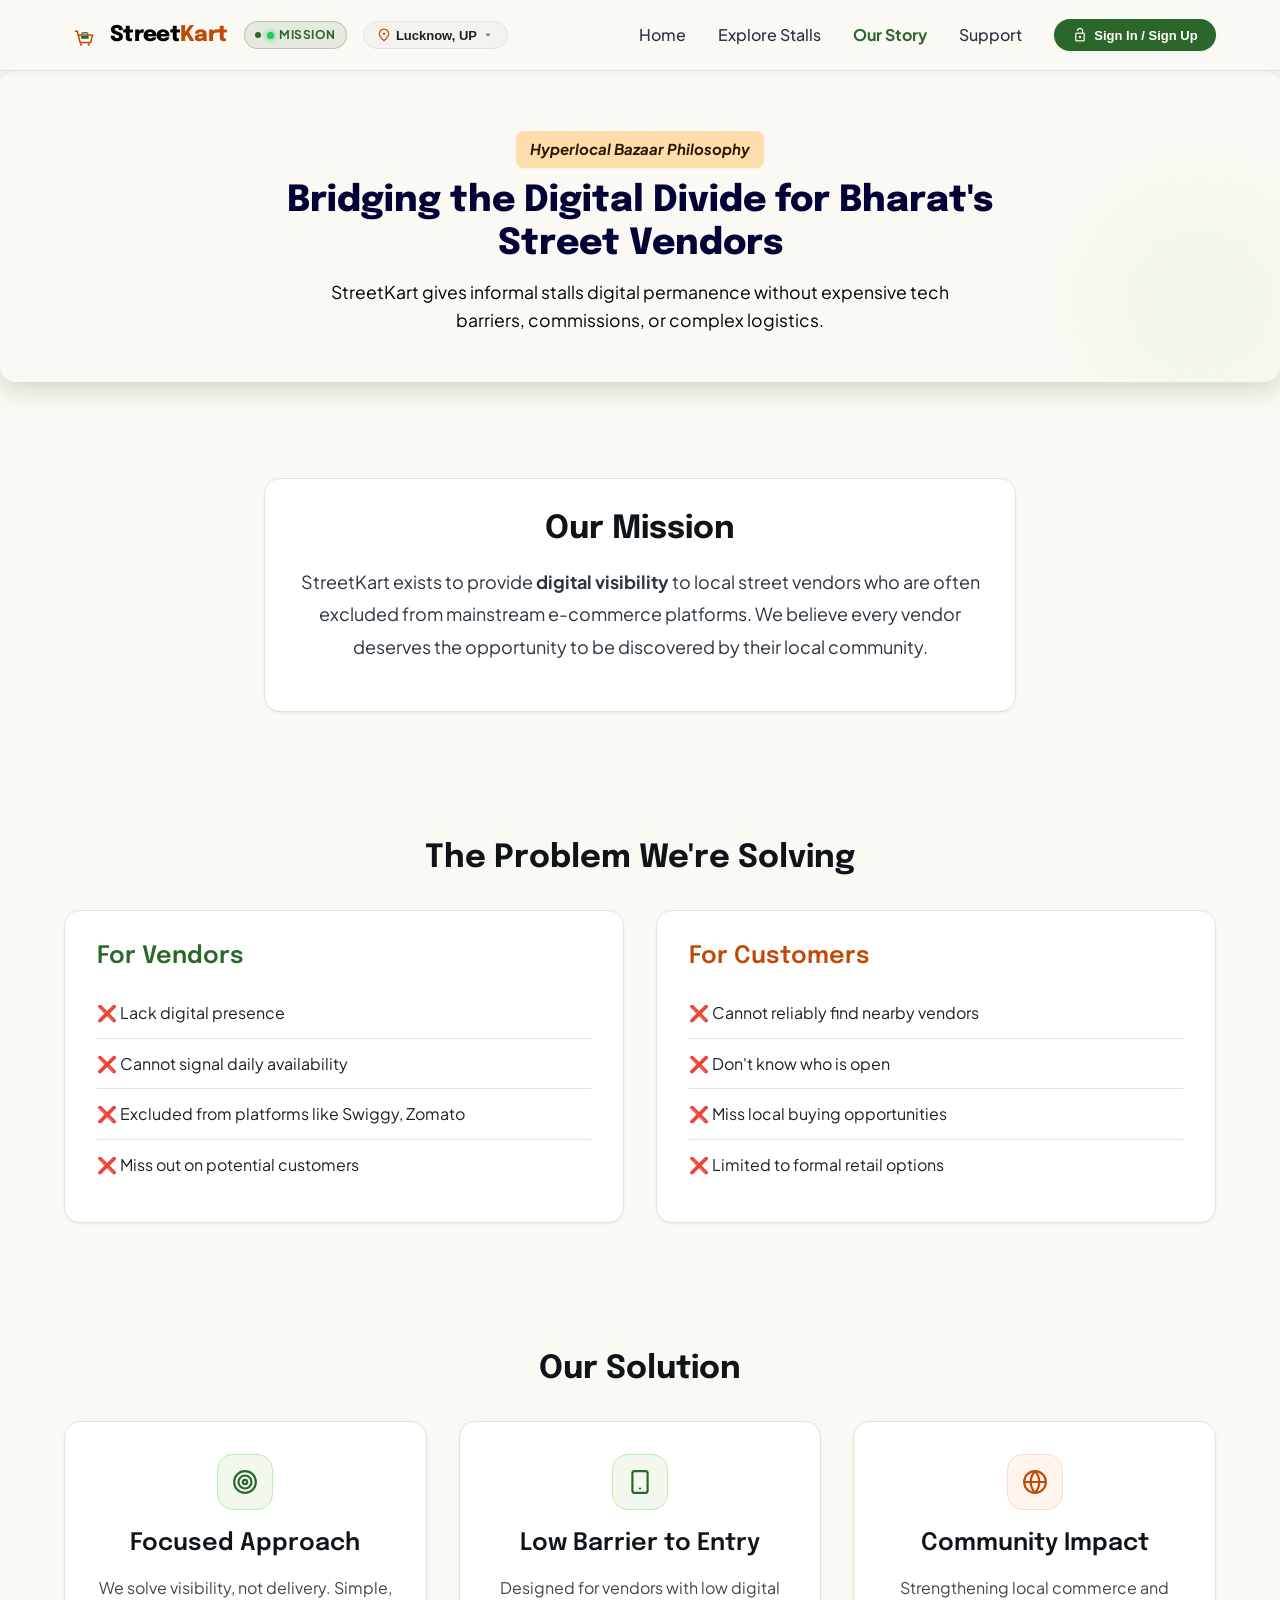
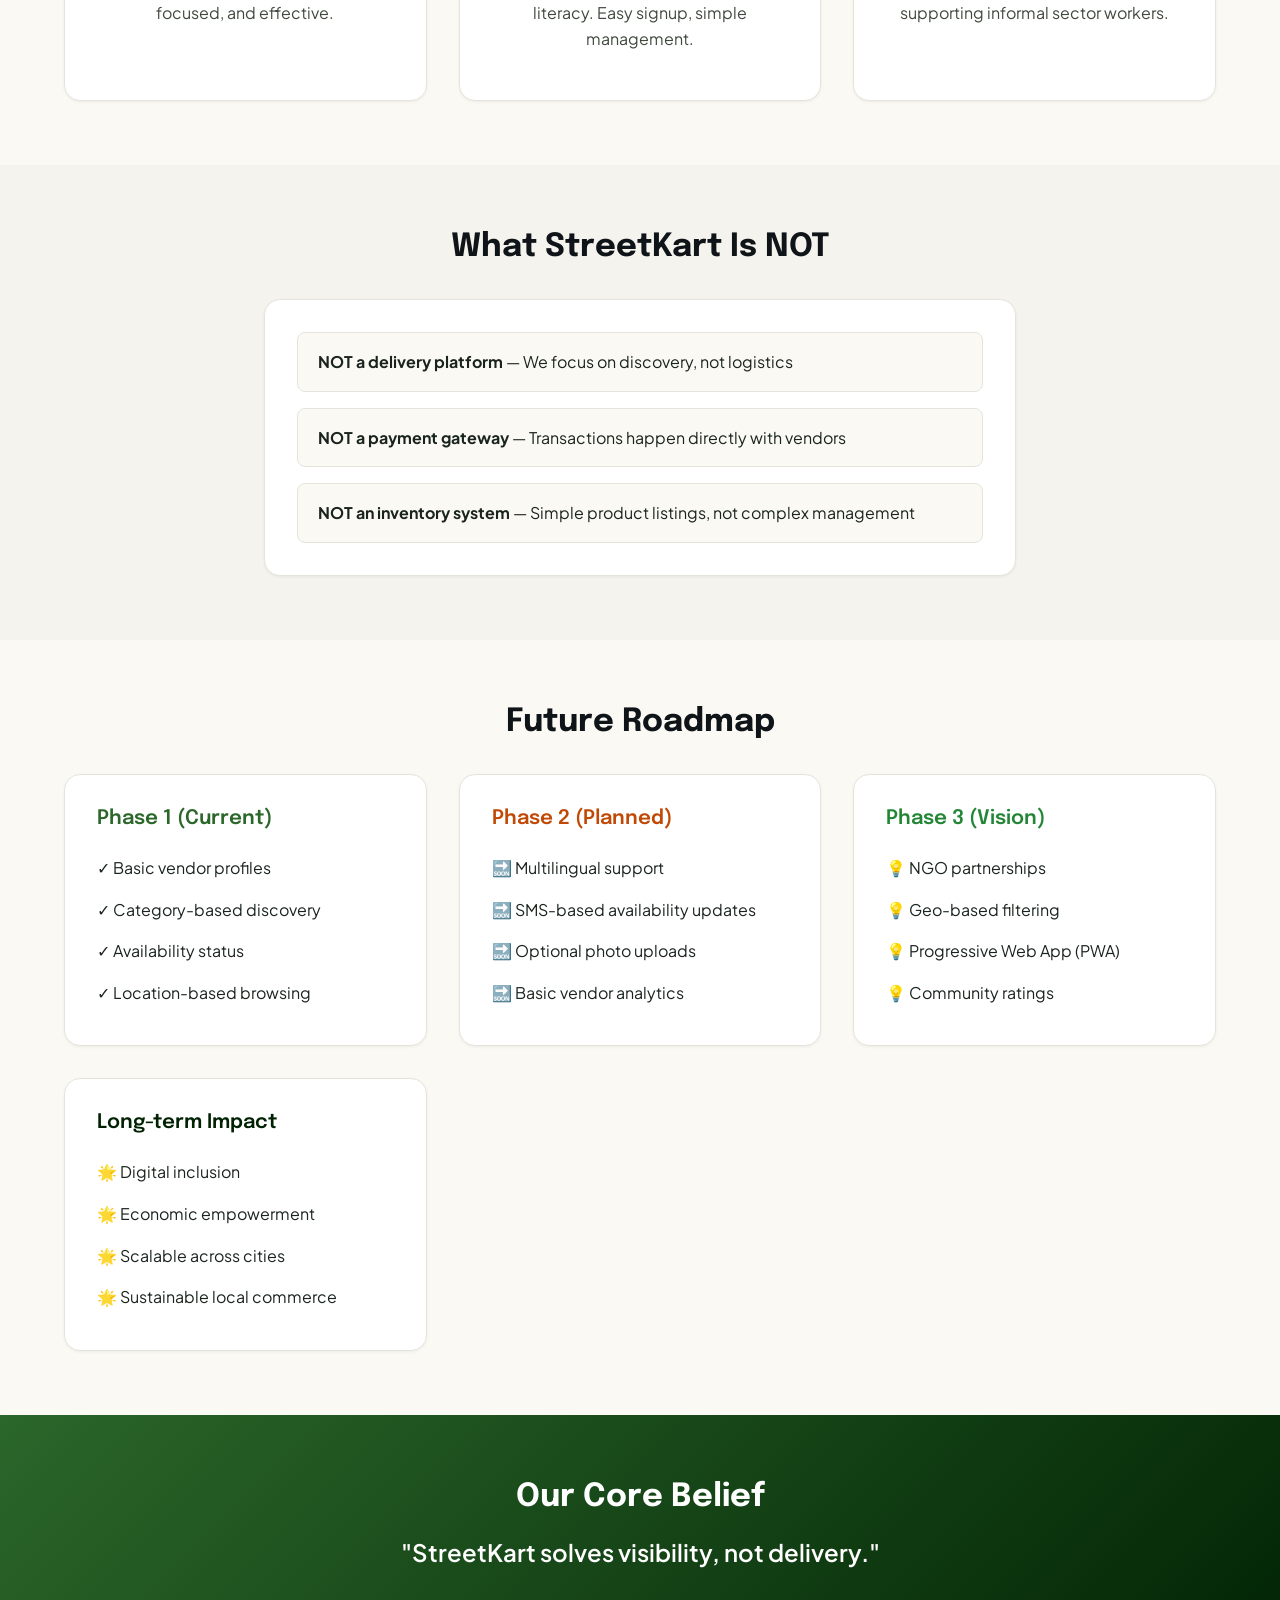
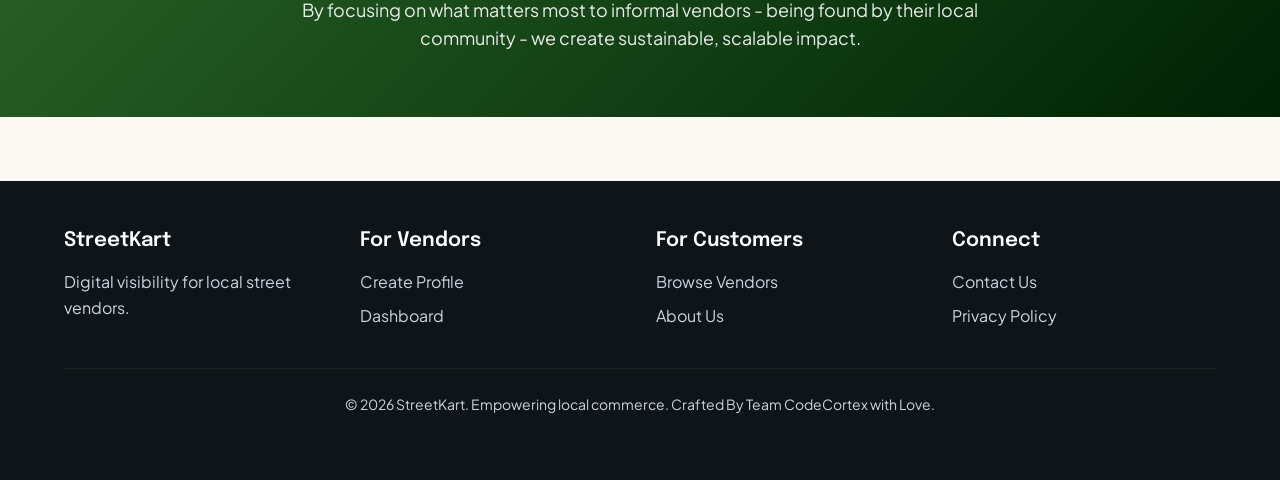
==== commit ae3fe499: "okm," ====
--- a/about.html
+++ b/about.html
@@ -9,7 +9,9 @@
     <title>About Us — StreetKart | Hyperlocal Vendor Discovery</title>
     <link rel="preconnect" href="https://fonts.googleapis.com">
     <link rel="preconnect" href="https://fonts.gstatic.com" crossorigin>
-    <link href="https://fonts.googleapis.com/css2?family=Epilogue:ital,wght@0,600;0,700;0,800;0,900;1,700&family=Plus+Jakarta+Sans:wght@400;500;600;700&display=swap" rel="stylesheet">
+    <link
+        href="https://fonts.googleapis.com/css2?family=Epilogue:ital,wght@0,600;0,700;0,800;0,900;1,700&family=Plus+Jakarta+Sans:wght@400;500;600;700&display=swap"
+        rel="stylesheet">
     <link rel="stylesheet" href="styles/index.css">
 </head>
 
@@ -20,8 +22,8 @@
             <div style="display: flex; align-items: center; gap: 1rem;">
                 <a href="index.html" class="navbar-logo">
                     <svg width="38" height="38" viewBox="0 0 200 200" xmlns="http://www.w3.org/2000/svg">
-                        <path d="M 60 80 L 70 80 L 85 140 L 140 140 L 150 100 L 75 100" stroke="#C04A05" stroke-width="8"
-                            fill="none" stroke-linecap="round" stroke-linejoin="round" />
+                        <path d="M 60 80 L 70 80 L 85 140 L 140 140 L 150 100 L 75 100" stroke="#C04A05"
+                            stroke-width="8" fill="none" stroke-linecap="round" stroke-linejoin="round" />
                         <circle cx="90" cy="150" r="6" fill="#C04A05" />
                         <circle cx="130" cy="150" r="6" fill="#C04A05" />
                         <path d="M 95 90 Q 110 85 125 90" stroke="#2B662A" stroke-width="6" fill="none"
@@ -30,18 +32,24 @@
                         <line x1="125" y1="90" x2="125" y2="105" stroke="#2B662A" stroke-width="4" />
                         <rect x="90" y="105" width="40" height="15" fill="#2B662A" rx="2" />
                     </svg>
-                    <span style="font-family: 'Epilogue', sans-serif; font-weight: 800; font-size: 1.35rem; letter-spacing: -0.03em;">
-                        <span style="color: var(--color-brand-green);">Street</span><span style="color: var(--color-brand-orange);">Kart</span>
+                    <span
+                        style="font-family: 'Epilogue', sans-serif; font-weight: 800; font-size: 1.35rem; letter-spacing: -0.03em;">
+                        <span style="color: black;">Street</span><span
+                            style="color: var(--color-brand-orange);">Kart</span>
                     </span>
                 </a>
-                <span class="brand-live-pill" style="display: inline-flex; align-items: center; gap: 0.35rem; padding: 0.2rem 0.65rem; border-radius: 9999px; background: rgba(43, 102, 42, 0.1); color: var(--color-brand-green); font-size: 0.75rem; font-weight: 700; border: 1px solid rgba(43, 102, 42, 0.25);">
-                    <span style="width: 7px; height: 7px; border-radius: 50%; background: #22c55e; box-shadow: 0 0 6px #22c55e;"></span>
+                <span class="brand-live-pill"
+                    style="display: inline-flex; align-items: center; gap: 0.35rem; padding: 0.2rem 0.65rem; border-radius: 9999px; background: rgba(43, 102, 42, 0.1); color: var(--color-brand-green); font-size: 0.75rem; font-weight: 700; border: 1px solid rgba(43, 102, 42, 0.25);">
+                    <span
+                        style="width: 7px; height: 7px; border-radius: 50%; background: #22c55e; box-shadow: 0 0 6px #22c55e;"></span>
                     MISSION
                 </span>
                 <button class="location-context-btn" title="Click to change Lucknow discovery zone">
-                    <span class="material-symbols-outlined" style="color: var(--color-secondary); font-size: 16px;">location_on</span>
+                    <span class="material-symbols-outlined"
+                        style="color: var(--color-secondary); font-size: 16px;">location_on</span>
                     <span>Lucknow, UP</span>
-                    <span class="material-symbols-outlined" style="font-size: 14px; color: var(--color-outline);">arrow_drop_down</span>
+                    <span class="material-symbols-outlined"
+                        style="font-size: 14px; color: var(--color-outline);">arrow_drop_down</span>
                 </button>
             </div>
 
@@ -52,9 +60,11 @@
                 <li><a href="browse.html">Explore Stalls</a></li>
                 <li><a href="about.html" style="color: var(--color-brand-green); font-weight: 700;">Our Story</a></li>
                 <li><a href="contact.html">Support</a></li>
-                <li><a href="vendor-dashboard.html" style="color: var(--color-brand-orange); font-weight: 600;">My Stall</a></li>
+                <li><a href="vendor-dashboard.html" style="color: var(--color-brand-orange); font-weight: 600;">My
+                        Stall</a></li>
                 <li>
-                    <a href="vendor-signup.html" class="btn btn-primary" style="padding: 0.45rem 1rem; font-size: 0.85rem; border-radius: 9999px; display: inline-flex; align-items: center; gap: 0.4rem;">
+                    <a href="vendor-signup.html" class="btn btn-primary"
+                        style="padding: 0.45rem 1rem; font-size: 0.85rem; border-radius: 9999px; display: inline-flex; align-items: center; gap: 0.4rem;">
                         <span>Dukaan Jodein</span>
                         <span>→</span>
                     </a>
@@ -64,14 +74,17 @@
     </header>
 
     <!-- Hero Section -->
-    <section class="hero-stitch" style="text-align: center; padding: 3rem 1.5rem; background: var(--color-surface); border-bottom: 1px solid var(--color-border);">
+    <section class="hero-stitch"
+        style="text-align: center; padding: 3rem 1.5rem; background: var(--color-surface); border-bottom: 1px solid var(--color-border);">
         <div class="container container-narrow">
             <span class="motto-badge" style="margin-bottom: 0.75rem;">Hyperlocal Bazaar Philosophy</span>
-            <h1 style="font-family: 'Epilogue', serif; font-size: 2.25rem; font-weight: 800; color: var(--color-text); margin-bottom: 0.75rem;">
+            <h1
+                style="font-family: 'Epilogue', serif; font-size: 2.25rem; font-weight: 800; color: rgb(2, 2, 54); margin-bottom: 0.75rem;">
                 Bridging the Digital Divide for Bharat's Street Vendors
             </h1>
-            <p style="font-size: 1.1rem; color: var(--color-text-muted); max-width: 650px; margin: 0 auto; line-height: 1.6;">
-                StreetKart gives informal stalls digital permanence without expensive tech barriers, commissions, or complex logistics.
+            <p style="font-size: 1.1rem; color: black; max-width: 650px; margin: 0 auto; line-height: 1.6;">
+                StreetKart gives informal stalls digital permanence without expensive tech barriers, commissions, or
+                complex logistics.
             </p>
         </div>
     </section>
@@ -141,10 +154,11 @@
             <div class="grid grid-3">
                 <div class="card text-center stagger-item">
                     <div class="feature-icon">
-                        <svg width="26" height="26" viewBox="0 0 24 24" fill="none" stroke="currentColor" stroke-width="2" stroke-linecap="round" stroke-linejoin="round">
-                            <circle cx="12" cy="12" r="10"/>
-                            <circle cx="12" cy="12" r="6"/>
-                            <circle cx="12" cy="12" r="2"/>
+                        <svg width="26" height="26" viewBox="0 0 24 24" fill="none" stroke="currentColor"
+                            stroke-width="2" stroke-linecap="round" stroke-linejoin="round">
+                            <circle cx="12" cy="12" r="10" />
+                            <circle cx="12" cy="12" r="6" />
+                            <circle cx="12" cy="12" r="2" />
                         </svg>
                     </div>
                     <h3>Focused Approach</h3>
@@ -153,9 +167,10 @@
 
                 <div class="card text-center stagger-item">
                     <div class="feature-icon">
-                        <svg width="26" height="26" viewBox="0 0 24 24" fill="none" stroke="currentColor" stroke-width="2" stroke-linecap="round" stroke-linejoin="round">
-                            <rect x="5" y="2" width="14" height="20" rx="2" ry="2"/>
-                            <line x1="12" y1="18" x2="12.01" y2="18"/>
+                        <svg width="26" height="26" viewBox="0 0 24 24" fill="none" stroke="currentColor"
+                            stroke-width="2" stroke-linecap="round" stroke-linejoin="round">
+                            <rect x="5" y="2" width="14" height="20" rx="2" ry="2" />
+                            <line x1="12" y1="18" x2="12.01" y2="18" />
                         </svg>
                     </div>
                     <h3>Low Barrier to Entry</h3>
@@ -164,10 +179,12 @@
 
                 <div class="card text-center stagger-item">
                     <div class="feature-icon feature-icon-accent">
-                        <svg width="26" height="26" viewBox="0 0 24 24" fill="none" stroke="currentColor" stroke-width="2" stroke-linecap="round" stroke-linejoin="round">
-                            <circle cx="12" cy="12" r="10"/>
-                            <line x1="2" y1="12" x2="22" y2="12"/>
-                            <path d="M12 2a15.3 15.3 0 0 1 4 10 15.3 15.3 0 0 1-4 10 15.3 15.3 0 0 1-4-10 15.3 15.3 0 0 1 4-10z"/>
+                        <svg width="26" height="26" viewBox="0 0 24 24" fill="none" stroke="currentColor"
+                            stroke-width="2" stroke-linecap="round" stroke-linejoin="round">
+                            <circle cx="12" cy="12" r="10" />
+                            <line x1="2" y1="12" x2="22" y2="12" />
+                            <path
+                                d="M12 2a15.3 15.3 0 0 1 4 10 15.3 15.3 0 0 1-4 10 15.3 15.3 0 0 1-4-10 15.3 15.3 0 0 1 4-10z" />
                         </svg>
                     </div>
                     <h3>Community Impact</h3>
@@ -206,7 +223,8 @@
             <h2 class="text-center mb-xl">Future Roadmap</h2>
             <div class="grid grid-2">
                 <div class="card">
-                    <h3 style="color: var(--color-primary-600); margin-bottom: 1rem; font-size: 1.25rem;">Phase 1 (Current)</h3>
+                    <h3 style="color: var(--color-primary-600); margin-bottom: 1rem; font-size: 1.25rem;">Phase 1
+                        (Current)</h3>
                     <ul style="list-style: none; padding: 0;">
                         <li style="padding: 0.5rem 0;">✓ Basic vendor profiles</li>
                         <li style="padding: 0.5rem 0;">✓ Category-based discovery</li>
@@ -216,7 +234,8 @@
                 </div>
 
                 <div class="card">
-                    <h3 style="color: var(--color-accent-600); margin-bottom: 1rem; font-size: 1.25rem;">Phase 2 (Planned)</h3>
+                    <h3 style="color: var(--color-accent-600); margin-bottom: 1rem; font-size: 1.25rem;">Phase 2
+                        (Planned)</h3>
                     <ul style="list-style: none; padding: 0;">
                         <li style="padding: 0.5rem 0;">🔜 Multilingual support</li>
                         <li style="padding: 0.5rem 0;">🔜 SMS-based availability updates</li>
@@ -226,7 +245,8 @@
                 </div>
 
                 <div class="card">
-                    <h3 style="color: var(--color-success-600); margin-bottom: 1rem; font-size: 1.25rem;">Phase 3 (Vision)</h3>
+                    <h3 style="color: var(--color-success-600); margin-bottom: 1rem; font-size: 1.25rem;">Phase 3
+                        (Vision)</h3>
                     <ul style="list-style: none; padding: 0;">
                         <li style="padding: 0.5rem 0;">💡 NGO partnerships</li>
                         <li style="padding: 0.5rem 0;">💡 Geo-based filtering</li>
@@ -236,7 +256,8 @@
                 </div>
 
                 <div class="card">
-                    <h3 style="color: var(--color-primary-900); margin-bottom: 1rem; font-size: 1.25rem;">Long-term Impact</h3>
+                    <h3 style="color: var(--color-primary-900); margin-bottom: 1rem; font-size: 1.25rem;">Long-term
+                        Impact</h3>
                     <ul style="list-style: none; padding: 0;">
                         <li style="padding: 0.5rem 0;">🌟 Digital inclusion</li>
                         <li style="padding: 0.5rem 0;">🌟 Economic empowerment</li>
@@ -300,32 +321,32 @@
                 </p>
             </div>
         </div>
-    <!-- Mobile Bottom Navigation (Stitch) -->
-    <nav class="mobile-bottom-nav">
-        <a href="index.html" class="mobile-nav-item">
-            <span class="nav-icon">🏠</span>
-            <span>Home</span>
-        </a>
-        <a href="browse.html" class="mobile-nav-item">
-            <span class="nav-icon">🔍</span>
-            <span>Explore</span>
-        </a>
-        <a href="about.html" class="mobile-nav-item active">
-            <span class="nav-icon">📖</span>
-            <span>Mission</span>
-        </a>
-        <a href="vendor-dashboard.html" class="mobile-nav-item">
-            <span class="nav-icon">🏪</span>
-            <span>My Stall</span>
-        </a>
-    </nav>
-
-    <script src="data/vendors.js"></script>
-    <script src="scripts/mock-store.js"></script>
-    <script src="scripts/mock-auth.js"></script>
-    <script src="scripts/supabase-client.js"></script>
-    <script src="scripts/translations.js"></script>
-    <script src="scripts/main.js"></script>
+        <!-- Mobile Bottom Navigation (Stitch) -->
+        <nav class="mobile-bottom-nav">
+            <a href="index.html" class="mobile-nav-item">
+                <span class="nav-icon">🏠</span>
+                <span>Home</span>
+            </a>
+            <a href="browse.html" class="mobile-nav-item">
+                <span class="nav-icon">🔍</span>
+                <span>Explore</span>
+            </a>
+            <a href="about.html" class="mobile-nav-item active">
+                <span class="nav-icon">📖</span>
+                <span>Mission</span>
+            </a>
+            <a href="vendor-dashboard.html" class="mobile-nav-item">
+                <span class="nav-icon">🏪</span>
+                <span>My Stall</span>
+            </a>
+        </nav>
+
+        <script src="data/vendors.js"></script>
+        <script src="scripts/mock-store.js"></script>
+        <script src="scripts/mock-auth.js"></script>
+        <script src="scripts/supabase-client.js"></script>
+        <script src="scripts/translations.js"></script>
+        <script src="scripts/main.js"></script>
 </body>
 
 </html>
